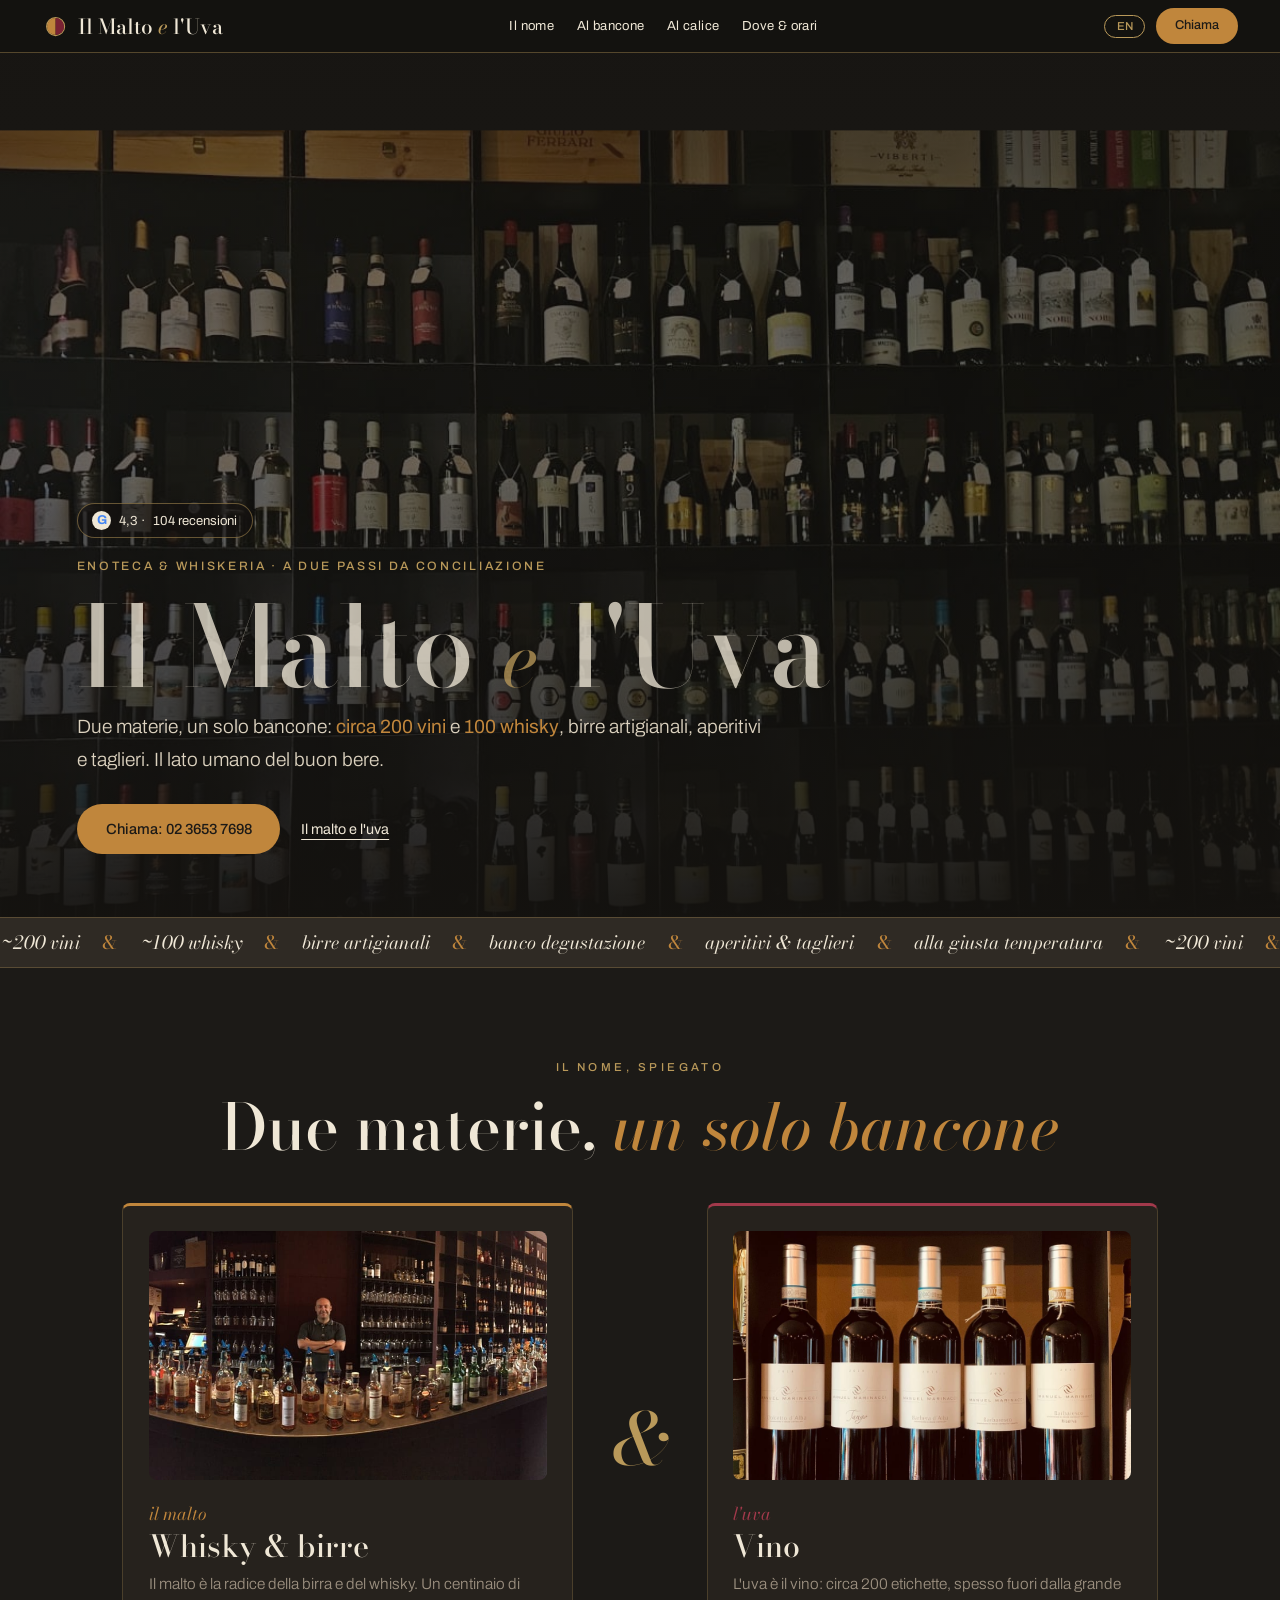
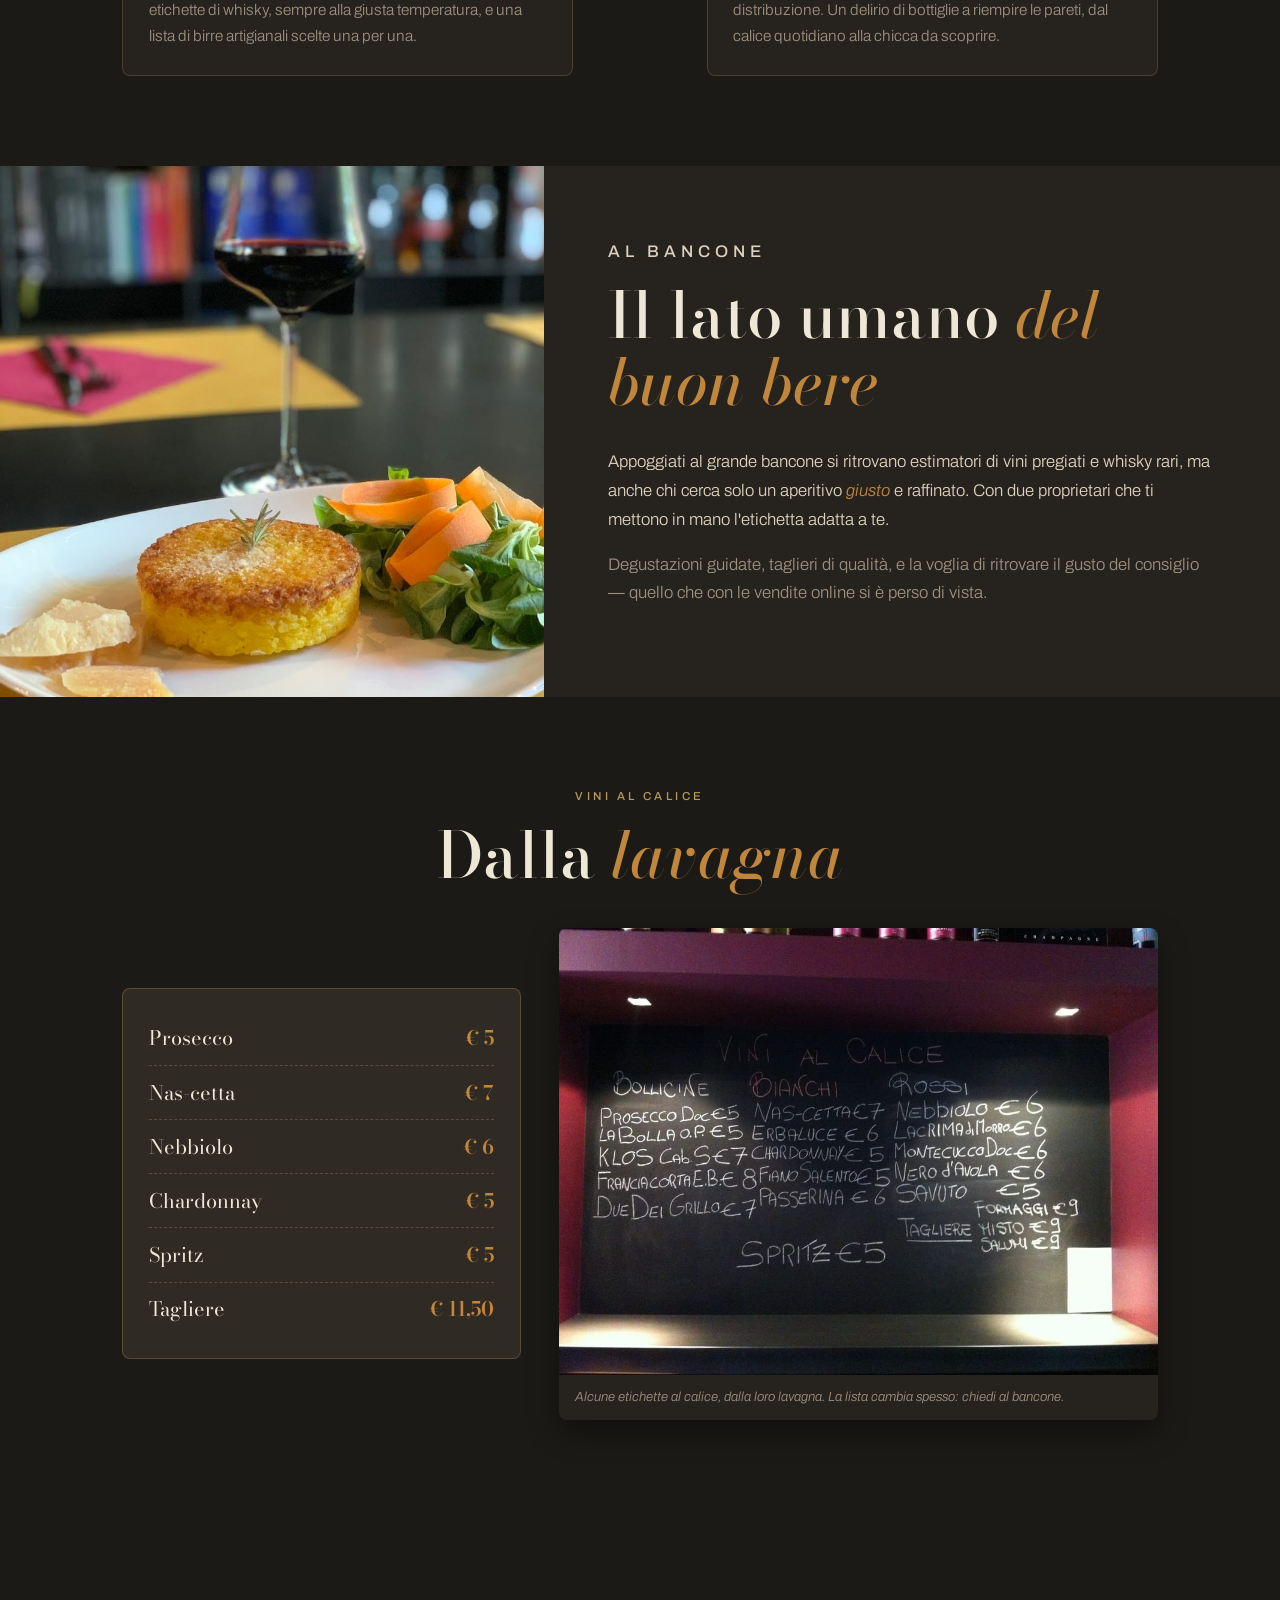
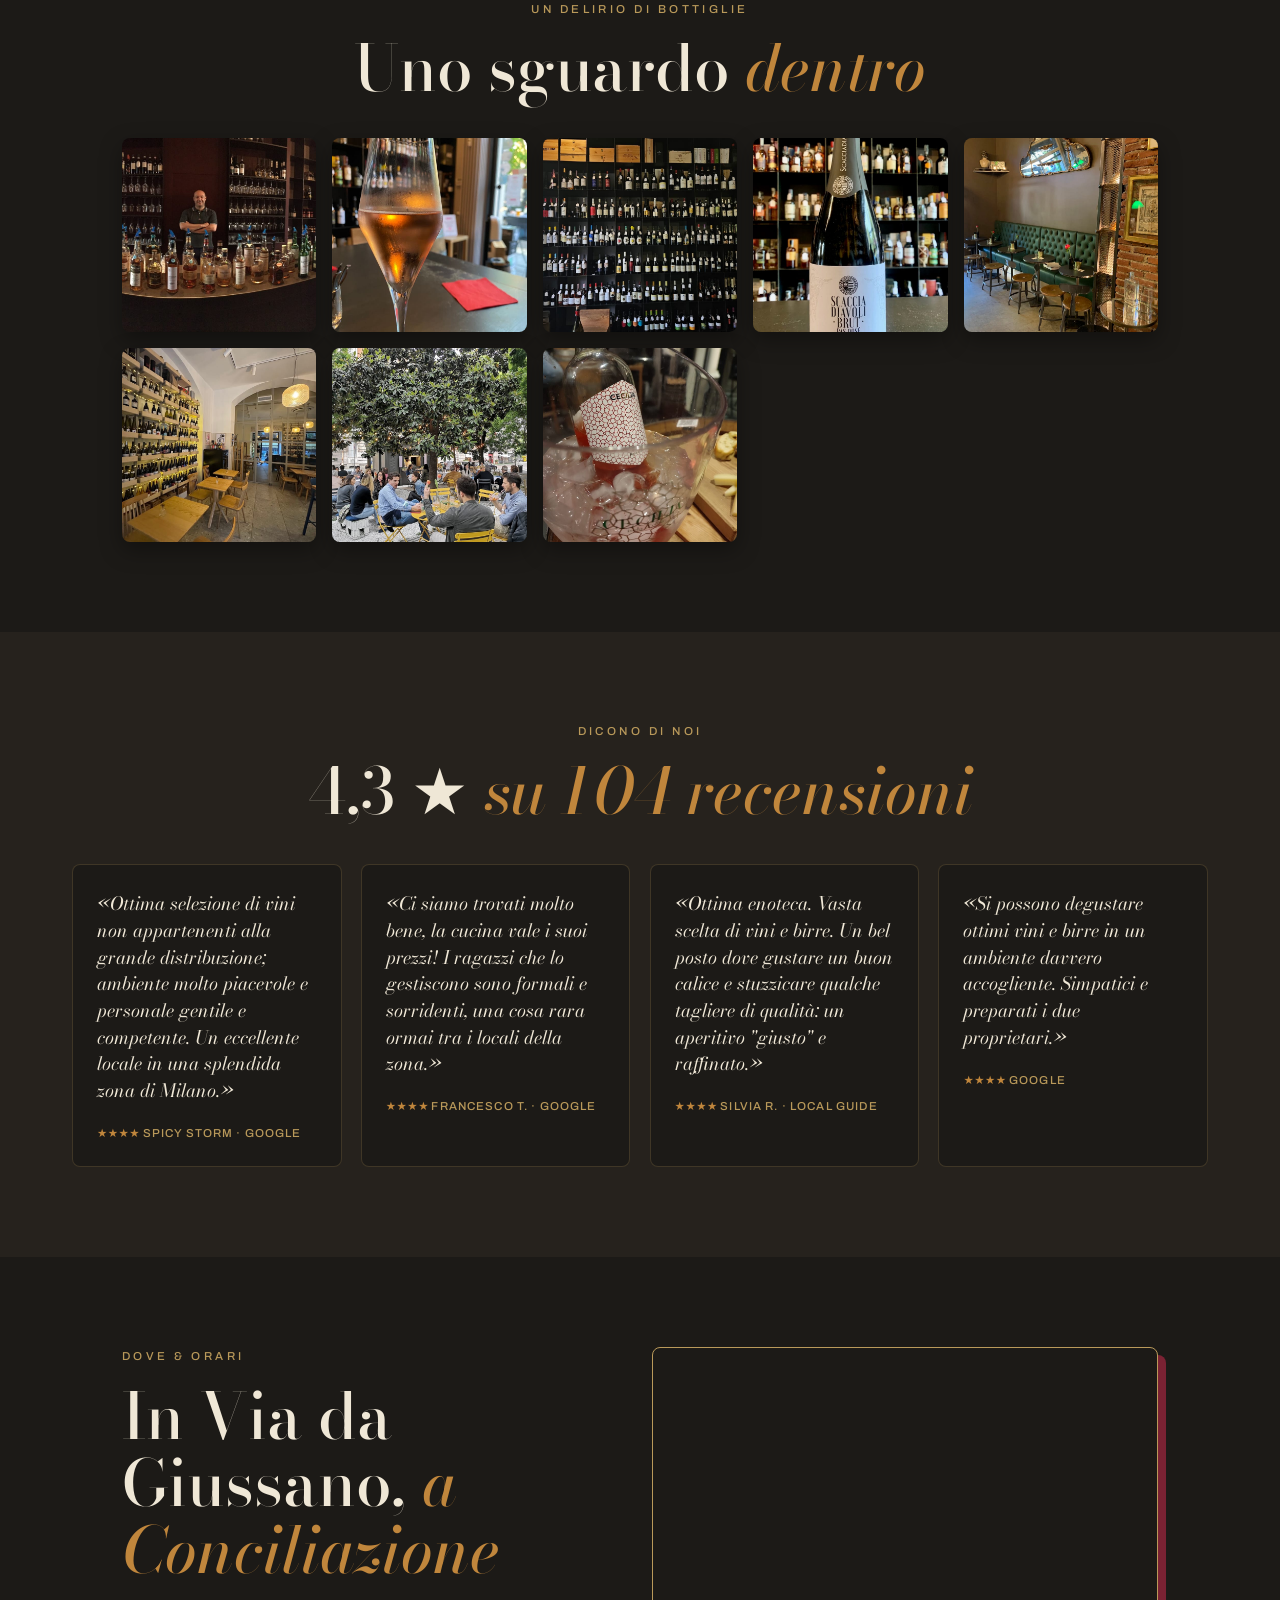
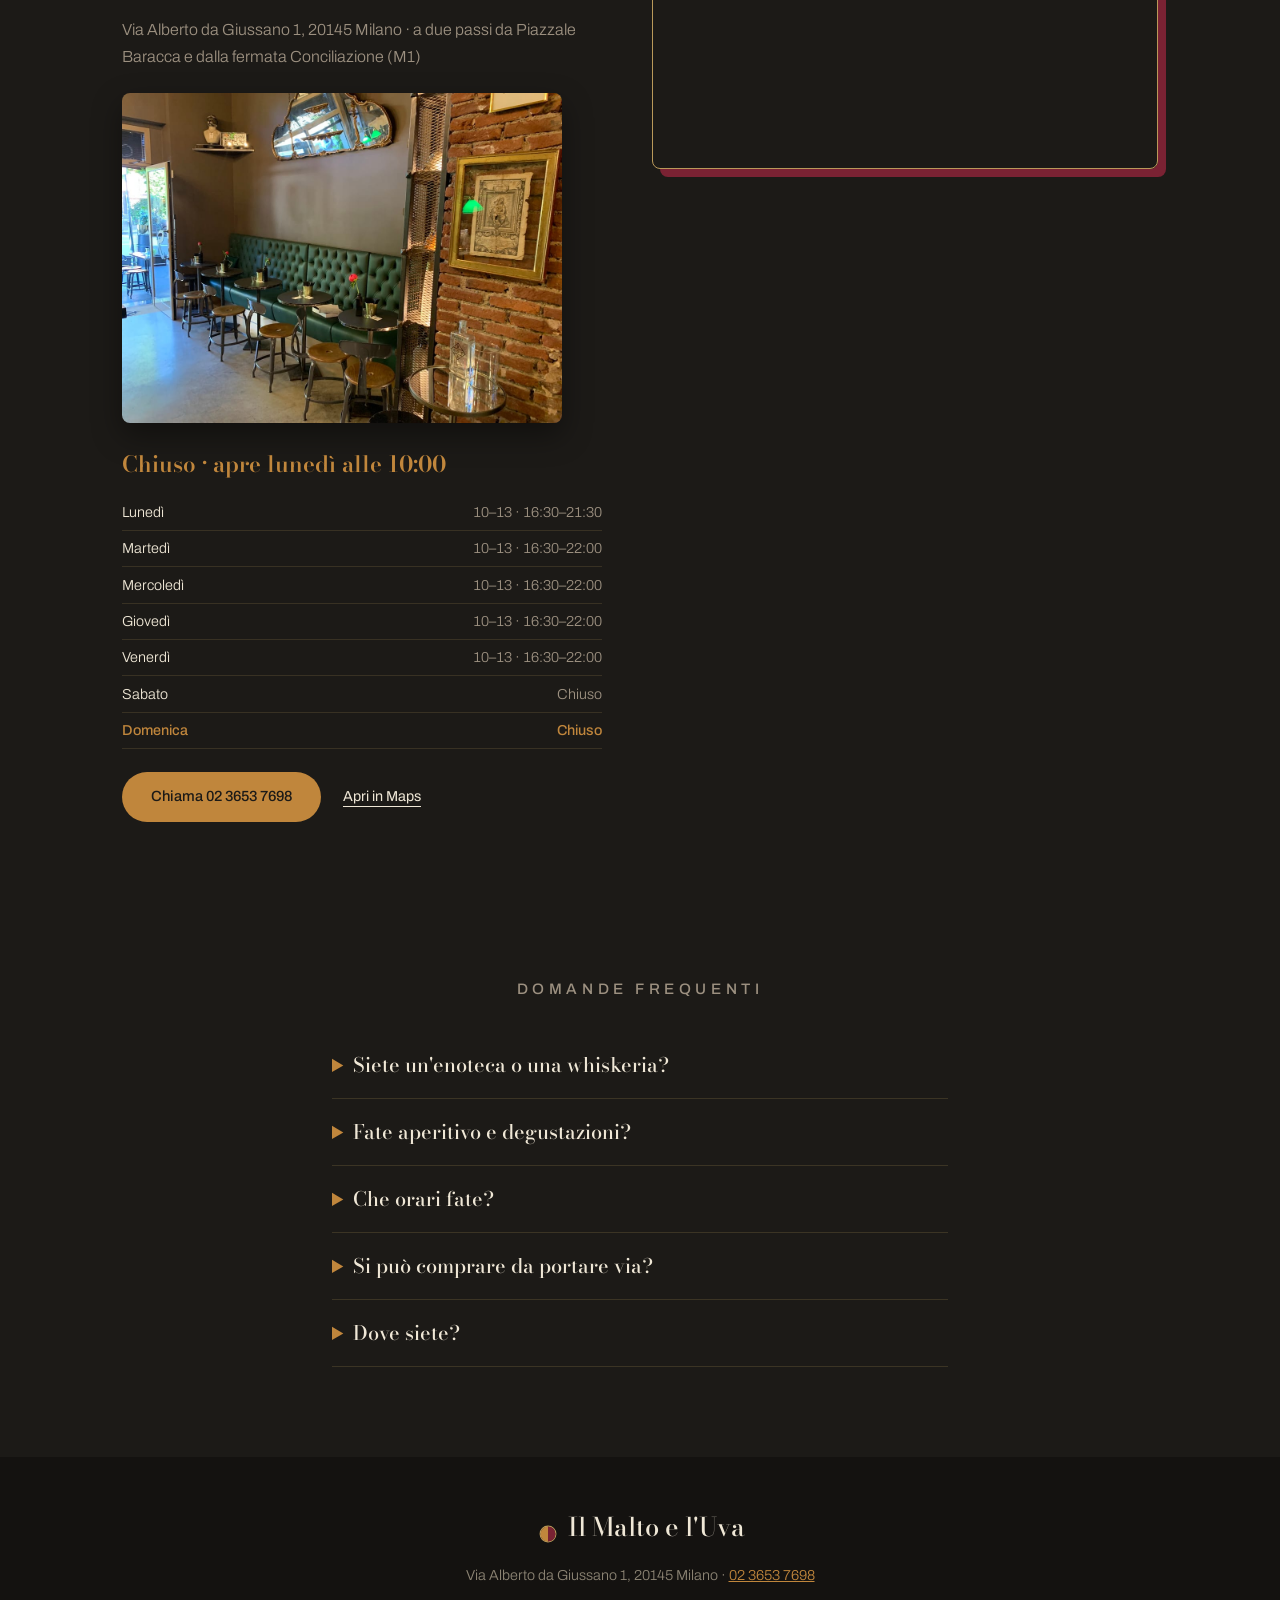
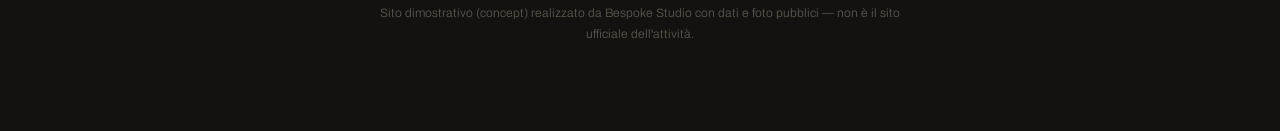
==== index.html @ 70b54499 "Il Malto e l'Uva — enoteca e whiskeria a Conciliazione (demo Bespoke Studio) Co-Authored-By: Claude " ====
<!DOCTYPE html>
<html lang="it">
<head>
<meta charset="UTF-8">
<meta name="viewport" content="width=device-width, initial-scale=1.0">
<title>Il Malto e l'Uva — enoteca e whiskeria a Milano, Conciliazione</title>
<meta name="description" content="Il Malto e l'Uva: enoteca e whiskeria a due passi da Conciliazione, in Via Alberto da Giussano 1 a Milano. Circa 200 vini e 100 whisky, birre artigianali, aperitivi e taglieri al grande bancone. Chiama 02 3653 7698.">
<link rel="canonical" href="https://rotenzark.github.io/il-malto-e-l-uva/">
<meta property="og:type" content="website">
<meta property="og:title" content="Il Malto e l'Uva — enoteca e whiskeria a Milano">
<meta property="og:description" content="Circa 200 vini e 100 whisky, birre artigianali, aperitivi e taglieri al grande bancone. Il lato umano del buon bere, a due passi da Conciliazione.">
<meta property="og:image" content="https://rotenzark.github.io/il-malto-e-l-uva/img/og-image.jpg">
<meta property="og:url" content="https://rotenzark.github.io/il-malto-e-l-uva/">
<meta name="twitter:card" content="summary_large_image">
<link rel="icon" href="img/favicon.svg" type="image/svg+xml">
<link rel="icon" href="img/favicon-32.png" type="image/png" sizes="32x32">
<link rel="apple-touch-icon" href="img/apple-touch-icon.png">
<link rel="preconnect" href="https://fonts.googleapis.com">
<link rel="preconnect" href="https://fonts.gstatic.com" crossorigin>
<link href="https://fonts.googleapis.com/css2?family=Bodoni+Moda:ital,opsz,wght@0,6..96,400..700;1,6..96,400..600&family=Archivo:wght@300;400;500;600&display=swap" rel="stylesheet">
<link rel="stylesheet" href="css/styles.css?v=1">
<script type="application/ld+json">
{
  "@context": "https://schema.org",
  "@graph": [
    {
      "@type": "BarOrPub",
      "name": "Il Malto e l'Uva",
      "image": "https://rotenzark.github.io/il-malto-e-l-uva/img/og-image.jpg",
      "url": "https://rotenzark.github.io/il-malto-e-l-uva/",
      "telephone": "+390236537698",
      "servesCuisine": ["Enoteca", "Whiskeria", "Vino", "Whisky", "Birra artigianale"],
      "priceRange": "€€",
      "description": "Enoteca e whiskeria a Milano, a due passi da Conciliazione: circa 200 vini e 100 whisky, birre artigianali, aperitivi e taglieri al grande bancone.",
      "address": { "@type": "PostalAddress", "streetAddress": "Via Alberto da Giussano 1", "addressLocality": "Milano", "postalCode": "20145", "addressCountry": "IT" },
      "geo": { "@type": "GeoCoordinates", "latitude": 45.4673535, "longitude": 9.164773 },
      "aggregateRating": { "@type": "AggregateRating", "ratingValue": "4.3", "reviewCount": "104", "bestRating": "5" },
      "openingHoursSpecification": [
        { "@type": "OpeningHoursSpecification", "dayOfWeek": "Monday", "opens": "10:00", "closes": "13:00" },
        { "@type": "OpeningHoursSpecification", "dayOfWeek": "Monday", "opens": "16:30", "closes": "21:30" },
        { "@type": "OpeningHoursSpecification", "dayOfWeek": ["Tuesday","Wednesday","Thursday","Friday"], "opens": "10:00", "closes": "13:00" },
        { "@type": "OpeningHoursSpecification", "dayOfWeek": ["Tuesday","Wednesday","Thursday","Friday"], "opens": "16:30", "closes": "22:00" }
      ]
    },
    {
      "@type": "FAQPage",
      "mainEntity": [
        { "@type": "Question", "name": "Cosa siete, un'enoteca o una whiskeria?", "acceptedAnswer": { "@type": "Answer", "text": "Entrambe: il nome lo dice. L'uva sono i vini (circa 200 etichette, spesso fuori dalla grande distribuzione), il malto sono i whisky (un centinaio) e le birre artigianali. Tutto alla giusta temperatura, al grande bancone." } },
        { "@type": "Question", "name": "Fate aperitivo e degustazioni?", "acceptedAnswer": { "@type": "Answer", "text": "Sì: un aperitivo giusto e raffinato, degustazioni guidate e taglieri di qualità. Due proprietari che consigliano l'etichetta adatta a te." } },
        { "@type": "Question", "name": "Che orari fate?", "acceptedAnswer": { "@type": "Answer", "text": "Lunedì 10–13 e 16:30–21:30; da martedì a venerdì 10–13 e 16:30–22:00. Sabato e domenica siamo chiusi." } },
        { "@type": "Question", "name": "Si può comprare da portare via?", "acceptedAnswer": { "@type": "Answer", "text": "Sì: oltre alla mescita e all'aperitivo sul posto, vendiamo vino, whisky e birre da asporto." } },
        { "@type": "Question", "name": "Dove siete?", "acceptedAnswer": { "@type": "Answer", "text": "In Via Alberto da Giussano 1 a Milano, a due passi da Piazzale Baracca e dalla fermata Conciliazione. Per informazioni chiama 02 3653 7698." } }
      ]
    }
  ]
}
</script>
</head>
<body>

<!-- INTRO -->
<div id="intro" aria-hidden="true">
  <div class="intro-inner">
    <p class="intro-split"><span class="intro-malto">Il Malto</span><span class="intro-amp">&amp;</span><span class="intro-uva">l'Uva</span></p>
    <p class="intro-sub">Enoteca &amp; Whiskeria · Milano</p>
  </div>
</div>

<!-- HEADER -->
<header id="site-head">
  <a class="brand" href="#top" aria-label="Il Malto e l'Uva — torna su">
    <span class="brand-mark" aria-hidden="true"><svg viewBox="0 0 64 64"><circle cx="32" cy="32" r="21" fill="none" stroke="currentColor" stroke-width="3"/><path d="M32 12 a20 20 0 0 0 0 40 Z" fill="#C0863C"/><path d="M32 12 a20 20 0 0 1 0 40 Z" fill="#7A2233"/></svg></span>
    <span class="brand-name">Il Malto <em>e</em> l'Uva</span>
  </a>
  <nav id="mainNav" aria-label="Navigazione principale">
    <a href="#nome" data-i18n="nav.nome">Il nome</a>
    <a href="#bancone" data-i18n="nav.bancone">Al bancone</a>
    <a href="#calice" data-i18n="nav.calice">Al calice</a>
    <a href="#dove" data-i18n="nav.dove">Dove &amp; orari</a>
  </nav>
  <div class="head-actions">
    <button id="langToggle" type="button" aria-label="Switch language">EN</button>
    <a class="head-call" href="tel:+390236537698" data-i18n="nav.chiama">Chiama</a>
    <button id="burger" aria-label="Menu" aria-expanded="false" aria-controls="mainNav"><span></span><span></span><span></span></button>
  </div>
</header>

<main id="top">

  <!-- HERO -->
  <section class="hero">
    <img id="heroPhoto" src="img/hero.jpg" alt="La parete di bottiglie de Il Malto e l'Uva" width="1200" height="1200" fetchpriority="high">
    <div class="hero-shade" aria-hidden="true"></div>
    <div class="hero-content">
      <p class="hero-badge reveal-hero"><span class="g-logo" aria-hidden="true">G</span> 4,3 · <span data-i18n="hero.rec">104 recensioni</span></p>
      <p class="hero-kicker reveal-hero" data-i18n="hero.kicker">Enoteca &amp; whiskeria · a due passi da Conciliazione</p>
      <h1 class="hero-title reveal-hero">Il Malto <em>e</em> l'Uva</h1>
      <p class="hero-sub reveal-hero" data-i18n="hero.sub">Due materie, un solo bancone: <strong>circa 200 vini</strong> e <strong>100 whisky</strong>, birre artigianali, aperitivi e taglieri. Il lato umano del buon bere.</p>
      <div class="hero-cta reveal-hero">
        <a class="btn-primary" href="tel:+390236537698" data-i18n="hero.cta1">Chiama: 02 3653 7698</a>
        <a class="btn-ghost" href="#nome" data-i18n="hero.cta2">Il malto e l'uva</a>
      </div>
    </div>
  </section>

  <!-- TICKER -->
  <div class="ticker" aria-hidden="true">
    <div class="ticker-track">
      <span data-i18n="tk.1">~200 vini</span><i>&amp;</i><span data-i18n="tk.2">~100 whisky</span><i>&amp;</i><span data-i18n="tk.3">birre artigianali</span><i>&amp;</i><span data-i18n="tk.4">banco degustazione</span><i>&amp;</i><span data-i18n="tk.5">aperitivi &amp; taglieri</span><i>&amp;</i><span data-i18n="tk.6">alla giusta temperatura</span><i>&amp;</i>
      <span data-i18n="tk.1b">~200 vini</span><i>&amp;</i><span data-i18n="tk.2b">~100 whisky</span><i>&amp;</i><span data-i18n="tk.3b">birre artigianali</span><i>&amp;</i><span data-i18n="tk.4b">banco degustazione</span><i>&amp;</i><span data-i18n="tk.5b">aperitivi &amp; taglieri</span><i>&amp;</i><span data-i18n="tk.6b">alla giusta temperatura</span><i>&amp;</i>
    </div>
  </div>

  <!-- IL NOME (dualità) -->
  <section id="nome" class="nome">
    <p class="kicker reveal" data-i18n="nome.kicker">Il nome, spiegato</p>
    <h2 class="titolo reveal"><span data-i18n="nome.t1">Due materie,</span> <em data-i18n="nome.t2">un solo bancone</em></h2>
    <div class="duo">
      <article class="lato lato-malto reveal">
        <figure class="lato-foto" data-full="img/malto.jpg"><img src="img/malto.jpg" alt="Il grande bancone con i whisky de Il Malto e l'Uva" width="1000" height="423"></figure>
        <span class="lato-eti" data-i18n="malto.eti">il malto</span>
        <h3 data-i18n="malto.t">Whisky &amp; birre</h3>
        <p data-i18n="malto.p">Il malto è la radice della birra e del whisky. Un centinaio di etichette di whisky, sempre alla giusta temperatura, e una lista di birre artigianali scelte una per una.</p>
      </article>
      <div class="amp" aria-hidden="true">&amp;</div>
      <article class="lato lato-uva reveal">
        <figure class="lato-foto" data-full="img/uva.jpg"><img src="img/uva.jpg" alt="Le bottiglie di vino de Il Malto e l'Uva" width="1000" height="750"></figure>
        <span class="lato-eti" data-i18n="uva.eti">l'uva</span>
        <h3 data-i18n="uva.t">Vino</h3>
        <p data-i18n="uva.p">L'uva è il vino: circa 200 etichette, spesso fuori dalla grande distribuzione. Un delirio di bottiglie a riempire le pareti, dal calice quotidiano alla chicca da scoprire.</p>
      </article>
    </div>
  </section>

  <!-- AL BANCONE -->
  <section id="bancone" class="bancone">
    <figure class="bancone-foto reveal" data-full="img/bancone.jpg">
      <img src="img/bancone.jpg" alt="Tagliere e calice di vino rosso al bancone" width="900" height="1200">
    </figure>
    <div class="bancone-testo">
      <p class="kicker kicker-oro reveal" data-i18n="banc.kicker">Al bancone</p>
      <h2 class="titolo titolo-chiaro reveal"><span data-i18n="banc.t1">Il lato umano</span> <em data-i18n="banc.t2">del buon bere</em></h2>
      <p class="reveal" data-i18n="banc.p1">Appoggiati al grande bancone si ritrovano estimatori di vini pregiati e whisky rari, ma anche chi cerca solo un aperitivo <em>giusto</em> e raffinato. Con due proprietari che ti mettono in mano l'etichetta adatta a te.</p>
      <p class="reveal muted" data-i18n="banc.p2">Degustazioni guidate, taglieri di qualità, e la voglia di ritrovare il gusto del consiglio — quello che con le vendite online si è perso di vista.</p>
    </div>
  </section>

  <!-- AL CALICE (lavagna) -->
  <section id="calice" class="calice">
    <p class="kicker reveal" data-i18n="cal.kicker">Vini al calice</p>
    <h2 class="titolo reveal"><span data-i18n="cal.t1">Dalla</span> <em data-i18n="cal.t2">lavagna</em></h2>
    <div class="calice-wrap">
      <ul class="lavagna reveal">
        <li><span data-i18n="cal.v1">Prosecco</span><b>€ 5</b></li>
        <li><span data-i18n="cal.v2">Nas-cetta</span><b>€ 7</b></li>
        <li><span data-i18n="cal.v3">Nebbiolo</span><b>€ 6</b></li>
        <li><span data-i18n="cal.v4">Chardonnay</span><b>€ 5</b></li>
        <li><span data-i18n="cal.v5">Spritz</span><b>€ 5</b></li>
        <li><span data-i18n="cal.v6">Tagliere</span><b>€ 11,50</b></li>
      </ul>
      <figure class="calice-foto reveal" data-full="img/lavagna.jpg">
        <img src="img/lavagna.jpg" alt="La lavagna dei vini al calice de Il Malto e l'Uva" width="1000" height="747">
        <figcaption data-i18n="cal.nota">Alcune etichette al calice, dalla loro lavagna. La lista cambia spesso: chiedi al bancone.</figcaption>
      </figure>
    </div>
  </section>

  <!-- GALLERY -->
  <section id="gallery" class="gallery">
    <p class="kicker reveal" data-i18n="gal.kicker">Un delirio di bottiglie</p>
    <h2 class="titolo reveal"><span data-i18n="gal.t1">Uno sguardo</span> <em data-i18n="gal.t2">dentro</em></h2>
    <div class="gallery-grid">
      <figure class="shot reveal" data-full="img/gal1.jpg"><img src="img/gal1.jpg" alt="Il grande bancone" width="760" height="760"></figure>
      <figure class="shot reveal" data-full="img/gal2.jpg"><img src="img/gal2.jpg" alt="Un calice al bancone" width="760" height="760"></figure>
      <figure class="shot reveal" data-full="img/gal3.jpg"><img src="img/gal3.jpg" alt="La parete di vini" width="760" height="760"></figure>
      <figure class="shot reveal" data-full="img/gal4.jpg"><img src="img/gal4.jpg" alt="Una bottiglia di spumante" width="760" height="760"></figure>
      <figure class="shot reveal" data-full="img/gal5.jpg"><img src="img/gal5.jpg" alt="L'interno coi mattoni e la panca verde" width="760" height="760"></figure>
      <figure class="shot reveal" data-full="img/gal6.jpg"><img src="img/gal6.jpg" alt="La sala con le sedie gialle" width="760" height="760"></figure>
      <figure class="shot reveal" data-full="img/gal7.jpg"><img src="img/gal7.jpg" alt="Il dehors sotto l'albero" width="760" height="760"></figure>
      <figure class="shot reveal" data-full="img/gal8.jpg"><img src="img/gal8.jpg" alt="Uno spritz al bancone" width="760" height="760"></figure>
    </div>
  </section>

  <!-- RECENSIONI -->
  <section id="recensioni" class="recensioni">
    <p class="kicker reveal" data-i18n="rec.kicker">Dicono di noi</p>
    <h2 class="titolo reveal"><span>4,3 ★</span> <em data-i18n="rec.t2">su 104 recensioni</em></h2>
    <div class="rec-grid">
      <blockquote class="rec reveal"><p data-i18n="rec.r1">«Ottima selezione di vini non appartenenti alla grande distribuzione; ambiente molto piacevole e personale gentile e competente. Un eccellente locale in una splendida zona di Milano.»</p><cite>Spicy Storm · Google</cite></blockquote>
      <blockquote class="rec reveal"><p data-i18n="rec.r2">«Ci siamo trovati molto bene, la cucina vale i suoi prezzi! I ragazzi che lo gestiscono sono formali e sorridenti, una cosa rara ormai tra i locali della zona.»</p><cite>Francesco T. · Google</cite></blockquote>
      <blockquote class="rec reveal"><p data-i18n="rec.r3">«Ottima enoteca. Vasta scelta di vini e birre. Un bel posto dove gustare un buon calice e stuzzicare qualche tagliere di qualità: un aperitivo "giusto" e raffinato.»</p><cite>Silvia R. · Local Guide</cite></blockquote>
      <blockquote class="rec reveal"><p data-i18n="rec.r4">«Si possono degustare ottimi vini e birre in un ambiente davvero accogliente. Simpatici e preparati i due proprietari.»</p><cite>Google</cite></blockquote>
    </div>
  </section>

  <!-- DOVE -->
  <section id="dove" class="dove">
    <div class="dove-info">
      <p class="kicker reveal" data-i18n="dove.kicker">Dove &amp; orari</p>
      <h2 class="titolo reveal"><span data-i18n="dove.t1">In Via da Giussano,</span> <em data-i18n="dove.t2">a Conciliazione</em></h2>
      <p class="dove-metro reveal" data-i18n="dove.metro">Via Alberto da Giussano 1, 20145 Milano · a due passi da Piazzale Baracca e dalla fermata Conciliazione (M1)</p>
      <figure class="dove-foto reveal" data-full="img/dove.jpg">
        <img src="img/dove.jpg" alt="L'interno de Il Malto e l'Uva con i mattoni a vista e la panca verde" width="1100" height="825">
      </figure>
      <div class="orari reveal">
        <p id="orarioStato" class="orario-stato">…</p>
        <table id="orariTable" aria-label="Orari di apertura">
          <tr data-day="1"><td data-i18n="giorni.lun">Lunedì</td><td>10–13 · 16:30–21:30</td></tr>
          <tr data-day="2"><td data-i18n="giorni.mar">Martedì</td><td>10–13 · 16:30–22:00</td></tr>
          <tr data-day="3"><td data-i18n="giorni.mer">Mercoledì</td><td>10–13 · 16:30–22:00</td></tr>
          <tr data-day="4"><td data-i18n="giorni.gio">Giovedì</td><td>10–13 · 16:30–22:00</td></tr>
          <tr data-day="5"><td data-i18n="giorni.ven">Venerdì</td><td>10–13 · 16:30–22:00</td></tr>
          <tr data-day="6"><td data-i18n="giorni.sab">Sabato</td><td data-i18n="giorni.chiuso">Chiuso</td></tr>
          <tr data-day="0"><td data-i18n="giorni.dom">Domenica</td><td data-i18n="giorni.chiuso2">Chiuso</td></tr>
        </table>
      </div>
      <div class="dove-cta reveal">
        <a class="btn-primary" href="tel:+390236537698" data-i18n="dove.chiama">Chiama 02 3653 7698</a>
        <a class="btn-ghost" href="https://www.google.com/maps/place/Il+Malto+e+l'Uva/@45.4673535,9.164773,17z" target="_blank" rel="noopener" data-i18n="dove.apri">Apri in Maps</a>
      </div>
    </div>
    <div class="dove-media">
      <div class="mappa reveal">
        <iframe title="Mappa: Il Malto e l'Uva, Via Alberto da Giussano 1, Milano" src="https://www.google.com/maps?q=Il+Malto+e+l'Uva,+Via+Alberto+da+Giussano+1,+20145+Milano&output=embed" loading="lazy" referrerpolicy="no-referrer-when-downgrade" allowfullscreen></iframe>
      </div>
    </div>
  </section>

  <!-- FAQ -->
  <section class="faq" aria-label="Domande frequenti">
    <p class="kicker reveal" data-i18n="faq.kicker">Domande frequenti</p>
    <div class="faq-list">
      <details class="reveal"><summary data-i18n="faq.q1">Siete un'enoteca o una whiskeria?</summary><p data-i18n="faq.a1">Entrambe: il nome lo dice. L'uva sono i vini (circa 200 etichette, spesso fuori dalla grande distribuzione), il malto sono i whisky (un centinaio) e le birre artigianali. Tutto alla giusta temperatura, al grande bancone.</p></details>
      <details class="reveal"><summary data-i18n="faq.q2">Fate aperitivo e degustazioni?</summary><p data-i18n="faq.a2">Sì: un aperitivo giusto e raffinato, degustazioni guidate e taglieri di qualità. Due proprietari che consigliano l'etichetta adatta a te.</p></details>
      <details class="reveal"><summary data-i18n="faq.q3">Che orari fate?</summary><p data-i18n="faq.a3">Lunedì 10–13 e 16:30–21:30; da martedì a venerdì 10–13 e 16:30–22:00. Sabato e domenica siamo chiusi.</p></details>
      <details class="reveal"><summary data-i18n="faq.q4">Si può comprare da portare via?</summary><p data-i18n="faq.a4">Sì: oltre alla mescita e all'aperitivo sul posto, vendiamo vino, whisky e birre da asporto.</p></details>
      <details class="reveal"><summary data-i18n="faq.q5">Dove siete?</summary><p data-i18n="faq.a5">In Via Alberto da Giussano 1 a Milano, a due passi da Piazzale Baracca e dalla fermata Conciliazione. Per informazioni chiama 02 3653 7698.</p></details>
    </div>
  </section>

</main>

<footer>
  <p class="foot-brand"><span class="brand-mark" aria-hidden="true"><svg viewBox="0 0 64 64"><circle cx="32" cy="32" r="21" fill="none" stroke="currentColor" stroke-width="3"/><path d="M32 12 a20 20 0 0 0 0 40 Z" fill="#C0863C"/><path d="M32 12 a20 20 0 0 1 0 40 Z" fill="#7A2233"/></svg></span> Il Malto e l'Uva</p>
  <p data-i18n="foot.dove">Via Alberto da Giussano 1, 20145 Milano · <a href="tel:+390236537698">02 3653 7698</a></p>
  <p class="foot-demo" data-i18n="foot.demo">Sito dimostrativo (concept) realizzato da Bespoke Studio con dati e foto pubblici — non è il sito ufficiale dell'attività.</p>
</footer>

<div class="actionbar" id="actionBar">
  <a href="tel:+390236537698" data-i18n="bar.chiama">Chiama</a>
  <a href="#dove" data-i18n="bar.orari">Orari</a>
  <a href="https://www.google.com/maps?q=Via+Alberto+da+Giussano+1,+20145+Milano" target="_blank" rel="noopener" data-i18n="bar.mappa">Indicazioni</a>
</div>

<div id="lightbox" hidden>
  <button id="lightboxClose" aria-label="Chiudi">&times;</button>
  <img id="lightboxImg" src="" alt="">
</div>

<script src="https://cdnjs.cloudflare.com/ajax/libs/gsap/3.12.5/gsap.min.js" defer></script>
<script src="https://cdnjs.cloudflare.com/ajax/libs/gsap/3.12.5/ScrollTrigger.min.js" defer></script>
<script src="js/main.js?v=1" defer></script>
</body>
</html>
---- css/styles.css ----
/* Il Malto e l'Uva — design system
   Palette (bottiglia + due materie): bottiglia #1C1A17 · crema #EFE7D6 · carta #F5EFE2 · ambra malto #C0863C · rosso uva #7A2233 · oro #B9995A
   Font: Bodoni Moda (display, etichetta) · Archivo (testo)
   Gesto-firma: la DUALITÀ del nome — MALTO (ambra) ⟷ UVA (rosso) che si incontrano nel «&» = il bancone */

:root{
  --scuro:#1C1A17;
  --scuro-2:#26221D;
  --scuro-3:#2F2A24;
  --crema:#EFE7D6;
  --carta:#F5EFE2;
  --ambra:#C0863C;
  --rosso:#7A2233;
  --rosso-chiaro:#A2394B;
  --oro:#B9995A;
  --grigio:#9C9080;
  --disp:'Bodoni Moda',Georgia,serif;
  --testo:'Archivo',system-ui,sans-serif;
  --r:8px;
}

*,*::before,*::after{box-sizing:border-box}
[hidden]{display:none!important}
img{max-width:100%;height:auto;display:block}
body{margin:0;font-family:var(--testo);font-weight:300;color:var(--crema);background:var(--scuro);line-height:1.7}
a{color:inherit}
h1,h2,h3{line-height:1.05;margin:0 0 .5em;font-weight:400}
@media (prefers-reduced-motion: reduce){*,*::before,*::after{animation-duration:.01ms!important;animation-iteration-count:1!important;transition-duration:.01ms!important;scroll-behavior:auto!important}}
html{scroll-behavior:smooth}

/* etichette */
.kicker{font-family:var(--testo);font-weight:500;font-size:.72rem;letter-spacing:.3em;text-transform:uppercase;color:var(--oro);margin:0 0 1rem}
.kicker-oro{color:var(--ambra)}
.titolo{font-family:var(--disp);font-weight:500;font-size:clamp(2.2rem,5.5vw,4rem);color:var(--crema)}
.titolo em{font-style:italic;color:var(--ambra)}
.titolo-chiaro{color:var(--crema)}
.muted{color:var(--grigio)}

/* intro */
#intro{position:fixed;inset:0;background:var(--scuro);z-index:200;display:flex;align-items:center;justify-content:center;transition:opacity .6s ease}
#intro.hide{opacity:0;pointer-events:none}
.intro-inner{text-align:center}
.intro-split{font-family:var(--disp);font-weight:500;font-size:clamp(2rem,7vw,3.4rem);margin:0;display:flex;align-items:center;justify-content:center;gap:.4em;flex-wrap:wrap}
.intro-malto{color:var(--ambra);opacity:0;transform:translateX(-24px);animation:slideR .8s ease forwards}
.intro-uva{color:var(--rosso-chiaro);opacity:0;transform:translateX(24px);animation:slideL .8s ease .1s forwards}
.intro-amp{color:var(--crema);font-style:italic;opacity:0;animation:fadeIn .6s ease .5s forwards}
@keyframes slideR{to{opacity:1;transform:none}}
@keyframes slideL{to{opacity:1;transform:none}}
@keyframes fadeIn{to{opacity:1}}
.reduced-motion .intro-malto,.reduced-motion .intro-uva,.reduced-motion .intro-amp{opacity:1;transform:none;animation:none}
.intro-sub{font-family:var(--testo);font-weight:400;font-size:.72rem;letter-spacing:.28em;text-transform:uppercase;color:var(--grigio);margin:.8rem 0 0}

/* header */
#site-head{position:sticky;top:0;z-index:100;display:flex;align-items:center;justify-content:space-between;gap:1rem;padding:.5rem clamp(1rem,4vw,2.6rem);background:rgba(20,18,15,.95);border-bottom:1px solid rgba(185,153,90,.4)}
.brand{display:flex;align-items:center;gap:.55rem;text-decoration:none;color:var(--crema)}
.brand-mark{width:1.7rem;height:1.7rem;color:var(--oro);display:inline-block}
.brand-mark svg{width:100%;height:100%}
.brand-name{font-family:var(--disp);font-weight:500;font-size:1.3rem}
.brand-name em{font-style:italic;color:var(--oro)}
#mainNav{display:flex;gap:1.4rem}
#mainNav a{font-size:.82rem;font-weight:400;letter-spacing:.03em;text-decoration:none;color:var(--crema)}
#mainNav a:hover{color:var(--ambra)}
.head-actions{display:flex;align-items:center;gap:.7rem}
#langToggle{font-family:var(--testo);font-weight:500;font-size:.72rem;background:none;border:1px solid var(--oro);color:var(--oro);border-radius:99px;padding:.28rem .7rem;cursor:pointer}
.head-call{font-weight:500;font-size:.8rem;text-decoration:none;background:var(--ambra);color:var(--scuro);padding:.46rem 1.2rem;border-radius:99px}
.head-call:hover{background:var(--crema)}
#burger{display:none;flex-direction:column;gap:5px;background:none;border:none;cursor:pointer;padding:.35rem;position:relative;z-index:112}
#burger span{width:24px;height:2px;background:var(--crema);border-radius:2px;transition:transform .3s,opacity .3s}
#burger[aria-expanded="true"] span:nth-child(1){transform:translateY(7px) rotate(45deg)}
#burger[aria-expanded="true"] span:nth-child(2){opacity:0}
#burger[aria-expanded="true"] span:nth-child(3){transform:translateY(-7px) rotate(-45deg)}
#burger[aria-expanded="true"] span{background:var(--ambra)}

/* hero */
.hero{position:relative;min-height:96vh;min-height:96svh;display:flex;align-items:flex-end;overflow:hidden;background:var(--scuro)}
#heroPhoto{position:absolute;inset:0;width:100%;height:112%;object-fit:cover;object-position:center 35%;opacity:.72}
.hero-shade{position:absolute;inset:0;background:linear-gradient(180deg,rgba(20,18,15,.55) 0%,rgba(20,18,15,.35) 40%,rgba(20,18,15,.94) 100%)}
.hero-content{position:relative;z-index:2;padding:0 clamp(1.2rem,6vw,5rem) clamp(2.6rem,7vh,5rem);max-width:920px}
.hero-badge{display:inline-flex;align-items:center;gap:.5rem;color:var(--crema);font-weight:400;font-size:.82rem;background:rgba(20,18,15,.6);border:1px solid rgba(185,153,90,.5);border-radius:99px;padding:.32rem .9rem;margin:0 0 1.1rem}
.g-logo{font-weight:700;background:var(--crema);color:#4285F4;border-radius:50%;width:1.2rem;height:1.2rem;display:inline-flex;align-items:center;justify-content:center;font-size:.8rem;font-family:var(--testo)}
.hero-kicker{font-family:var(--testo);font-weight:500;font-size:.76rem;letter-spacing:.22em;text-transform:uppercase;color:var(--oro);margin:0 0 .7rem}
.hero-title{font-family:var(--disp);font-weight:500;color:var(--crema);font-size:clamp(3rem,9vw,7rem);line-height:.95;margin:0 0 1.1rem}
.hero-title em{font-style:italic;color:var(--oro);font-size:.7em}
.hero-sub{color:#DCD2BF;font-size:clamp(1rem,1.9vw,1.2rem);max-width:36em;margin:0 0 1.7rem}
.hero-sub strong{color:var(--ambra);font-weight:400}
.hero-cta{display:flex;gap:.9rem;flex-wrap:wrap}
.btn-primary{font-family:var(--testo);font-weight:500;text-decoration:none;background:var(--ambra);color:var(--scuro);padding:.8rem 1.8rem;border-radius:99px;font-size:.92rem;display:inline-block}
.btn-primary:hover{background:var(--crema)}
.btn-ghost{font-weight:400;text-decoration:underline;text-underline-offset:5px;color:var(--crema);padding:.8rem .4rem;font-size:.9rem}

/* ticker */
.ticker{background:var(--scuro-3);color:var(--crema);overflow:hidden;padding:.55rem 0;border-block:1px solid rgba(185,153,90,.3)}
.ticker-track{display:flex;gap:1.4rem;white-space:nowrap;width:max-content;animation:ticker 30s linear infinite;font-family:var(--disp);font-style:italic;font-size:1.15rem}
.ticker-track i{color:var(--ambra);font-style:normal}
@keyframes ticker{to{transform:translateX(-50%)}}
.reduced-motion .ticker-track{animation:none}

/* nome (dualità) */
.nome{max-width:1180px;margin:0 auto;padding:clamp(4rem,10vh,7rem) clamp(1.2rem,6vw,4.5rem);text-align:center}
.duo{display:grid;grid-template-columns:1fr auto 1fr;gap:clamp(1rem,3vw,2.4rem);align-items:center;margin-top:2.6rem;text-align:left}
.lato{border-radius:var(--r);padding:1.6rem;border:1px solid rgba(185,153,90,.25);background:var(--scuro-2)}
.lato-malto{border-top:3px solid var(--ambra)}
.lato-uva{border-top:3px solid var(--rosso-chiaro)}
.lato-foto{margin:0 0 1.2rem;aspect-ratio:16/10;overflow:hidden;border-radius:var(--r);cursor:zoom-in}
.lato-foto img{width:100%;height:100%;object-fit:cover;transition:transform .6s ease}
.lato-foto:hover img{transform:scale(1.05)}
.lato-eti{font-family:var(--disp);font-style:italic;font-size:1.1rem}
.lato-malto .lato-eti{color:var(--ambra)}
.lato-uva .lato-eti{color:var(--rosso-chiaro)}
.lato h3{font-family:var(--disp);font-weight:500;font-size:1.9rem;color:var(--crema);margin:.1rem 0 .5rem}
.lato p{margin:0;font-size:.96rem;color:var(--grigio)}
.amp{font-family:var(--disp);font-style:italic;font-size:clamp(2.6rem,6vw,4.5rem);color:var(--oro);align-self:center}

/* bancone */
.bancone{background:var(--scuro-2);display:grid;grid-template-columns:minmax(0,.85fr) minmax(0,1.15fr);gap:0;align-items:stretch}
.bancone-foto{margin:0;position:relative;min-height:440px}
.bancone-foto img{position:absolute;inset:0;width:100%;height:100%;object-fit:cover}
.bancone-testo{padding:clamp(3rem,8vh,5.5rem) clamp(1.4rem,5vw,4rem)}
.bancone-testo p{font-size:1.05rem;color:#DCD2BF}
.bancone-testo p em{color:var(--ambra);font-style:italic}
.bancone-testo .muted{color:var(--grigio)}

/* calice (lavagna) */
.calice{max-width:1180px;margin:0 auto;padding:clamp(4rem,10vh,7rem) clamp(1.2rem,6vw,4.5rem);text-align:center}
.calice-wrap{display:grid;grid-template-columns:minmax(0,.8fr) minmax(0,1.2fr);gap:2.4rem;align-items:center;margin-top:2.4rem;text-align:left}
.lavagna{list-style:none;margin:0;padding:1.4rem 1.6rem;background:var(--scuro-3);border:1px solid rgba(185,153,90,.3);border-radius:var(--r)}
.lavagna li{display:flex;justify-content:space-between;align-items:baseline;gap:1rem;padding:.6rem 0;border-bottom:1px dashed rgba(185,153,90,.3);font-family:var(--disp);font-size:1.25rem}
.lavagna li:last-child{border-bottom:none}
.lavagna b{color:var(--ambra);font-weight:600}
.calice-foto{margin:0;border-radius:var(--r);overflow:hidden;cursor:zoom-in;box-shadow:0 12px 30px rgba(0,0,0,.4)}
.calice-foto img{width:100%;height:auto}
.calice-foto figcaption{font-size:.82rem;color:var(--grigio);padding:.7rem 1rem;background:var(--scuro-2);font-style:italic}

/* gallery */
.gallery{max-width:1180px;margin:0 auto;padding:clamp(4rem,10vh,7rem) clamp(1.2rem,6vw,4.5rem);text-align:center}
.gallery-grid{display:grid;grid-template-columns:repeat(auto-fit,minmax(190px,1fr));gap:1rem;margin-top:2.2rem}
.shot{margin:0;border-radius:var(--r);overflow:hidden;cursor:zoom-in;box-shadow:0 8px 22px rgba(0,0,0,.35)}
.shot img{width:100%;aspect-ratio:1/1;object-fit:cover;transition:transform .6s ease}
.shot:hover img{transform:scale(1.05)}

/* recensioni */
.recensioni{background:var(--scuro-2);padding:clamp(4rem,10vh,7rem) clamp(1.2rem,6vw,4.5rem);text-align:center}
.recensioni>.kicker,.recensioni>.titolo{max-width:1140px;margin-inline:auto}
.rec-grid{max-width:1140px;margin:2.4rem auto 0;display:grid;grid-template-columns:repeat(auto-fit,minmax(250px,1fr));gap:1.2rem;text-align:left}
.rec{margin:0;background:var(--scuro);border:1px solid rgba(185,153,90,.22);border-radius:var(--r);padding:1.6rem 1.5rem 1.3rem}
.rec p{margin:0 0 .9rem;font-family:var(--disp);font-size:1.15rem;font-style:italic;color:var(--crema);line-height:1.45}
.rec cite{font-style:normal;font-weight:500;font-size:.72rem;letter-spacing:.1em;text-transform:uppercase;color:var(--oro)}
.rec cite::before{content:'★★★★ ';color:var(--ambra);letter-spacing:.04em}

/* dove */
.dove{max-width:1180px;margin:0 auto;padding:clamp(4rem,10vh,7rem) clamp(1.2rem,6vw,4.5rem);display:grid;grid-template-columns:minmax(0,1fr) minmax(0,1.05fr);gap:3rem;align-items:start}
.dove-metro{font-size:1rem;color:var(--grigio)}
.dove-foto{margin:1.4rem 0 0;border-radius:var(--r);overflow:hidden;cursor:zoom-in;max-width:440px;box-shadow:0 12px 30px rgba(0,0,0,.4)}
.orari{margin-top:1.4rem}
.orario-stato{font-family:var(--disp);font-weight:600;font-size:1.4rem;color:var(--ambra);margin:0 0 .7rem}
#orariTable{border-collapse:collapse;width:100%;max-width:30rem;font-size:.9rem}
#orariTable td{padding:.34rem 0;border-bottom:1px solid rgba(185,153,90,.18)}
#orariTable td:last-child{text-align:right;color:var(--grigio);font-variant-numeric:tabular-nums}
#orariTable tr.is-today td{font-weight:500;color:var(--ambra)}
.dove-cta{display:flex;gap:1rem;flex-wrap:wrap;margin-top:1.4rem}
.mappa{border-radius:var(--r);overflow:hidden;border:1px solid var(--oro);box-shadow:8px 8px 0 var(--rosso)}
.mappa iframe{width:100%;height:420px;border:0;display:block;filter:saturate(.9)}

/* faq */
.faq{max-width:760px;margin:0 auto;padding:clamp(2rem,6vh,4rem) clamp(1.2rem,6vw,4.5rem) clamp(4rem,10vh,6.5rem);text-align:center}
.faq-list{text-align:left;margin-top:1.8rem}
.faq details{border-bottom:1px solid rgba(185,153,90,.2);padding:1rem 0}
.faq summary{font-family:var(--disp);font-weight:500;font-size:1.25rem;cursor:pointer;color:var(--crema)}
.faq summary::marker{color:var(--ambra)}
.faq p{margin:.7rem 0 0;font-size:.95rem;color:var(--grigio)}

/* footer / actionbar / lightbox */
footer{background:#141210;color:#8C8474;text-align:center;padding:3rem 1.2rem 5.4rem;font-size:.9rem}
.foot-brand{font-family:var(--disp);font-weight:500;font-size:1.6rem;color:var(--crema);margin:0 0 .4rem;display:flex;align-items:center;justify-content:center;gap:.5rem}
.foot-brand .brand-mark{width:1.5rem;height:1.5rem;color:var(--oro)}
footer a{color:var(--ambra)}
.foot-demo{font-size:.76rem;opacity:.6;max-width:44em;margin:1rem auto 0}
.actionbar{position:fixed;left:0;right:0;bottom:0;z-index:110;display:none;grid-template-columns:repeat(3,1fr);background:#141210;border-top:1px solid var(--ambra);transform:translateY(100%);transition:transform .35s ease}
.actionbar.is-visible{transform:none}
.actionbar a{font-family:var(--disp);font-weight:500;font-size:1.1rem;color:var(--crema);text-decoration:none;text-align:center;padding:.85rem .4rem}
.actionbar a+a{border-left:1px solid rgba(239,231,214,.15)}
#lightbox{position:fixed;inset:0;z-index:150;background:rgba(12,10,8,.95);display:flex;align-items:center;justify-content:center;padding:2rem}
#lightbox img{max-width:min(92vw,1000px);max-height:86vh;width:auto;height:auto;border-radius:var(--r)}
#lightboxClose{position:absolute;top:1rem;right:1.4rem;font-size:2.4rem;background:none;border:none;color:var(--crema);cursor:pointer;line-height:1}

/* reveal */
.js .reveal,.js .reveal-hero{opacity:0}
.js.reduced-motion .reveal,.js.reduced-motion .reveal-hero{opacity:1}

/* responsive */
@media(max-width:920px){
  #mainNav{position:fixed;inset:0;background:var(--scuro);flex-direction:column;justify-content:center;align-items:center;gap:1.6rem;transform:translateX(100%);transition:transform .35s ease;z-index:111}
  #mainNav.nav-open{transform:none}
  #mainNav a{color:var(--crema);font-family:var(--disp);font-size:1.7rem}
  #burger{display:flex}
  .head-call{display:none}
  .duo{grid-template-columns:1fr}
  .amp{padding:.4rem 0}
  .bancone{grid-template-columns:1fr}
  .bancone-foto{min-height:320px}
  .calice-wrap{grid-template-columns:1fr}
  .dove{grid-template-columns:1fr}
}
@media(max-width:600px){
  .actionbar{display:grid}
  footer{padding-bottom:6.4rem}
  .rec-grid{grid-template-columns:1fr}
}
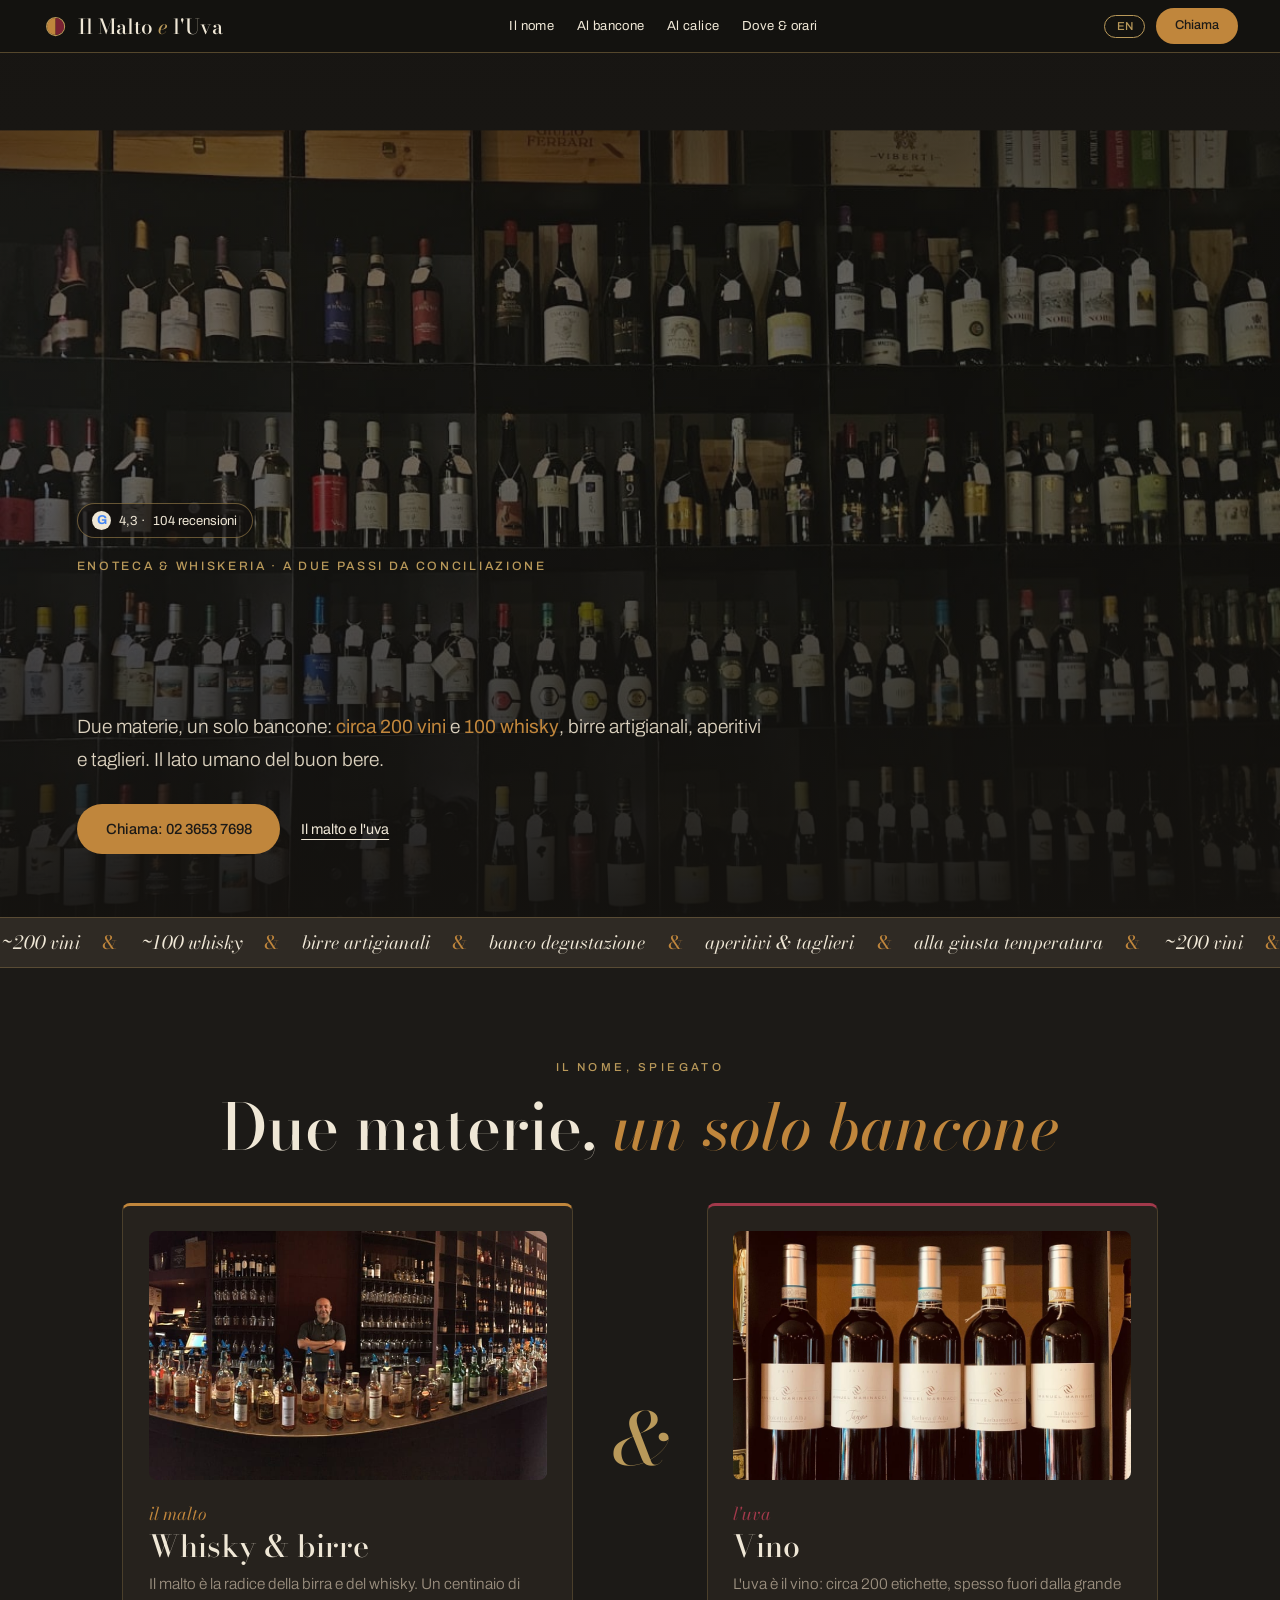
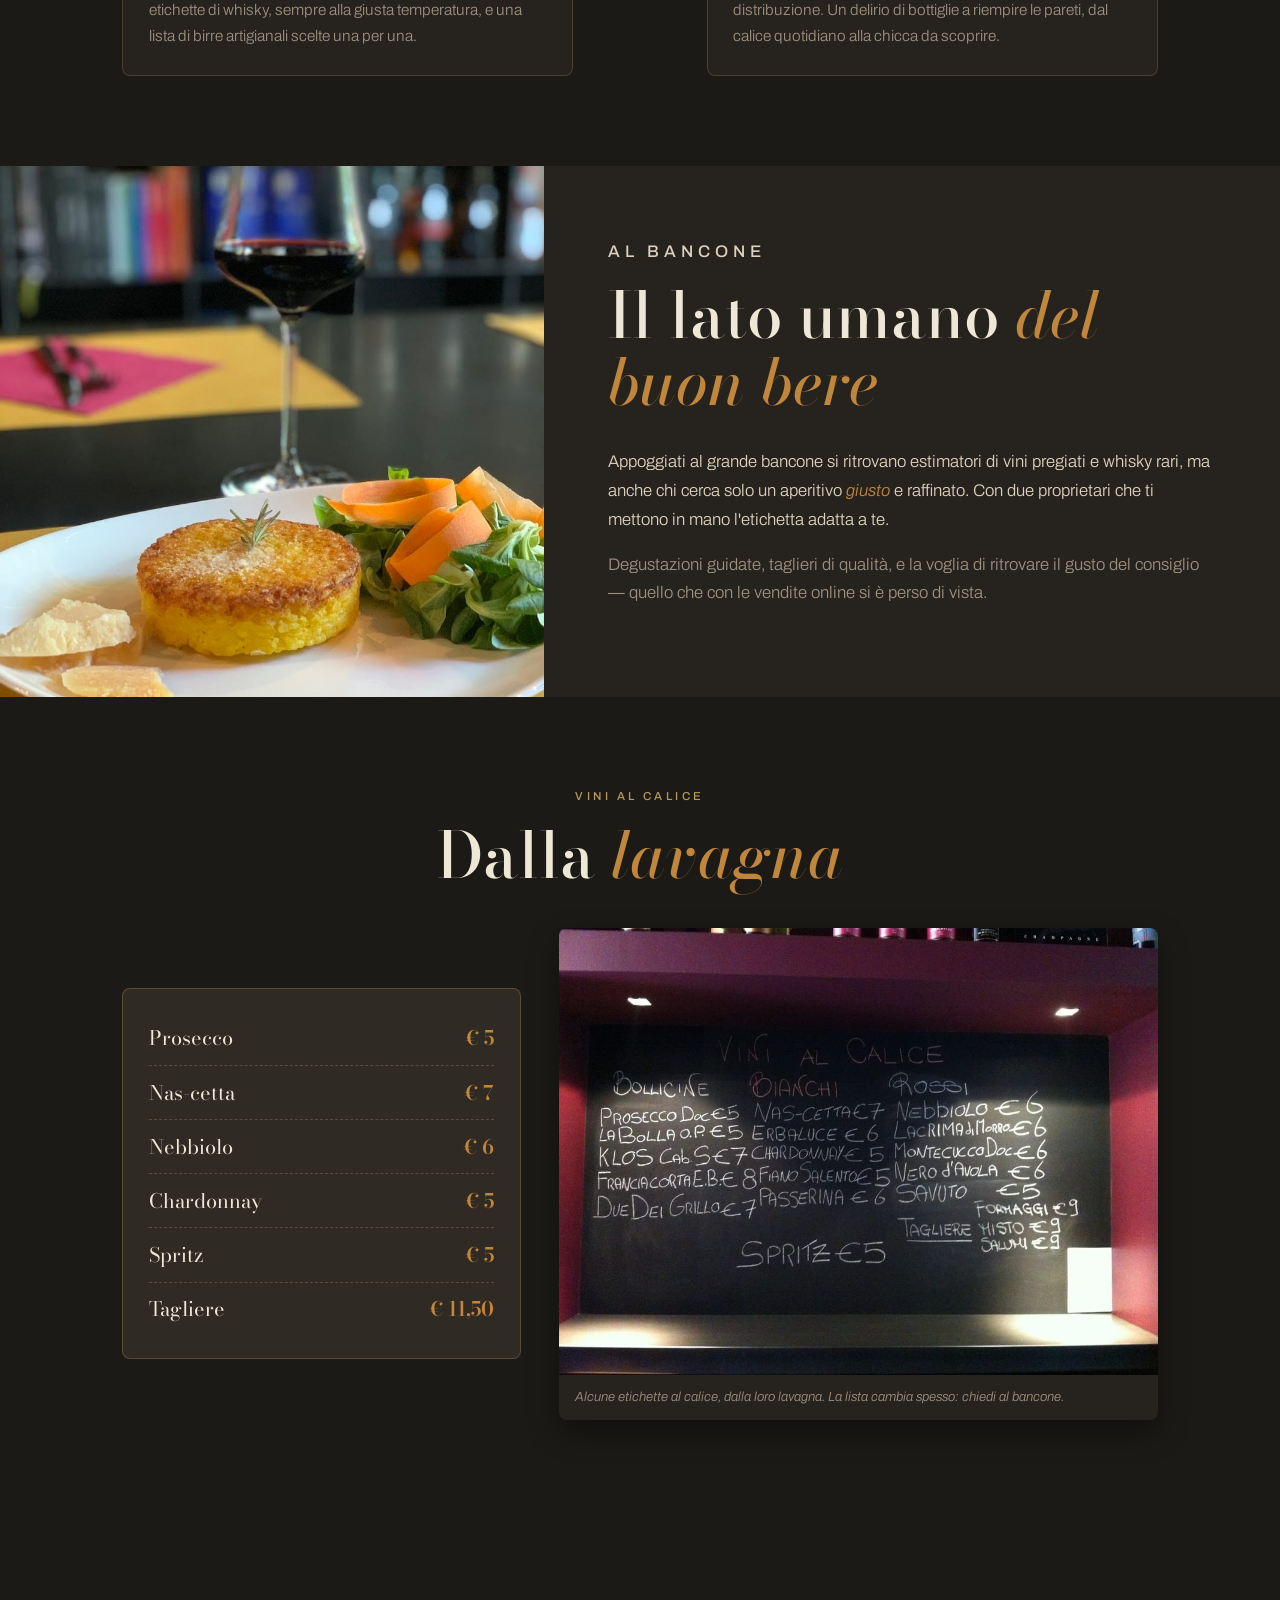
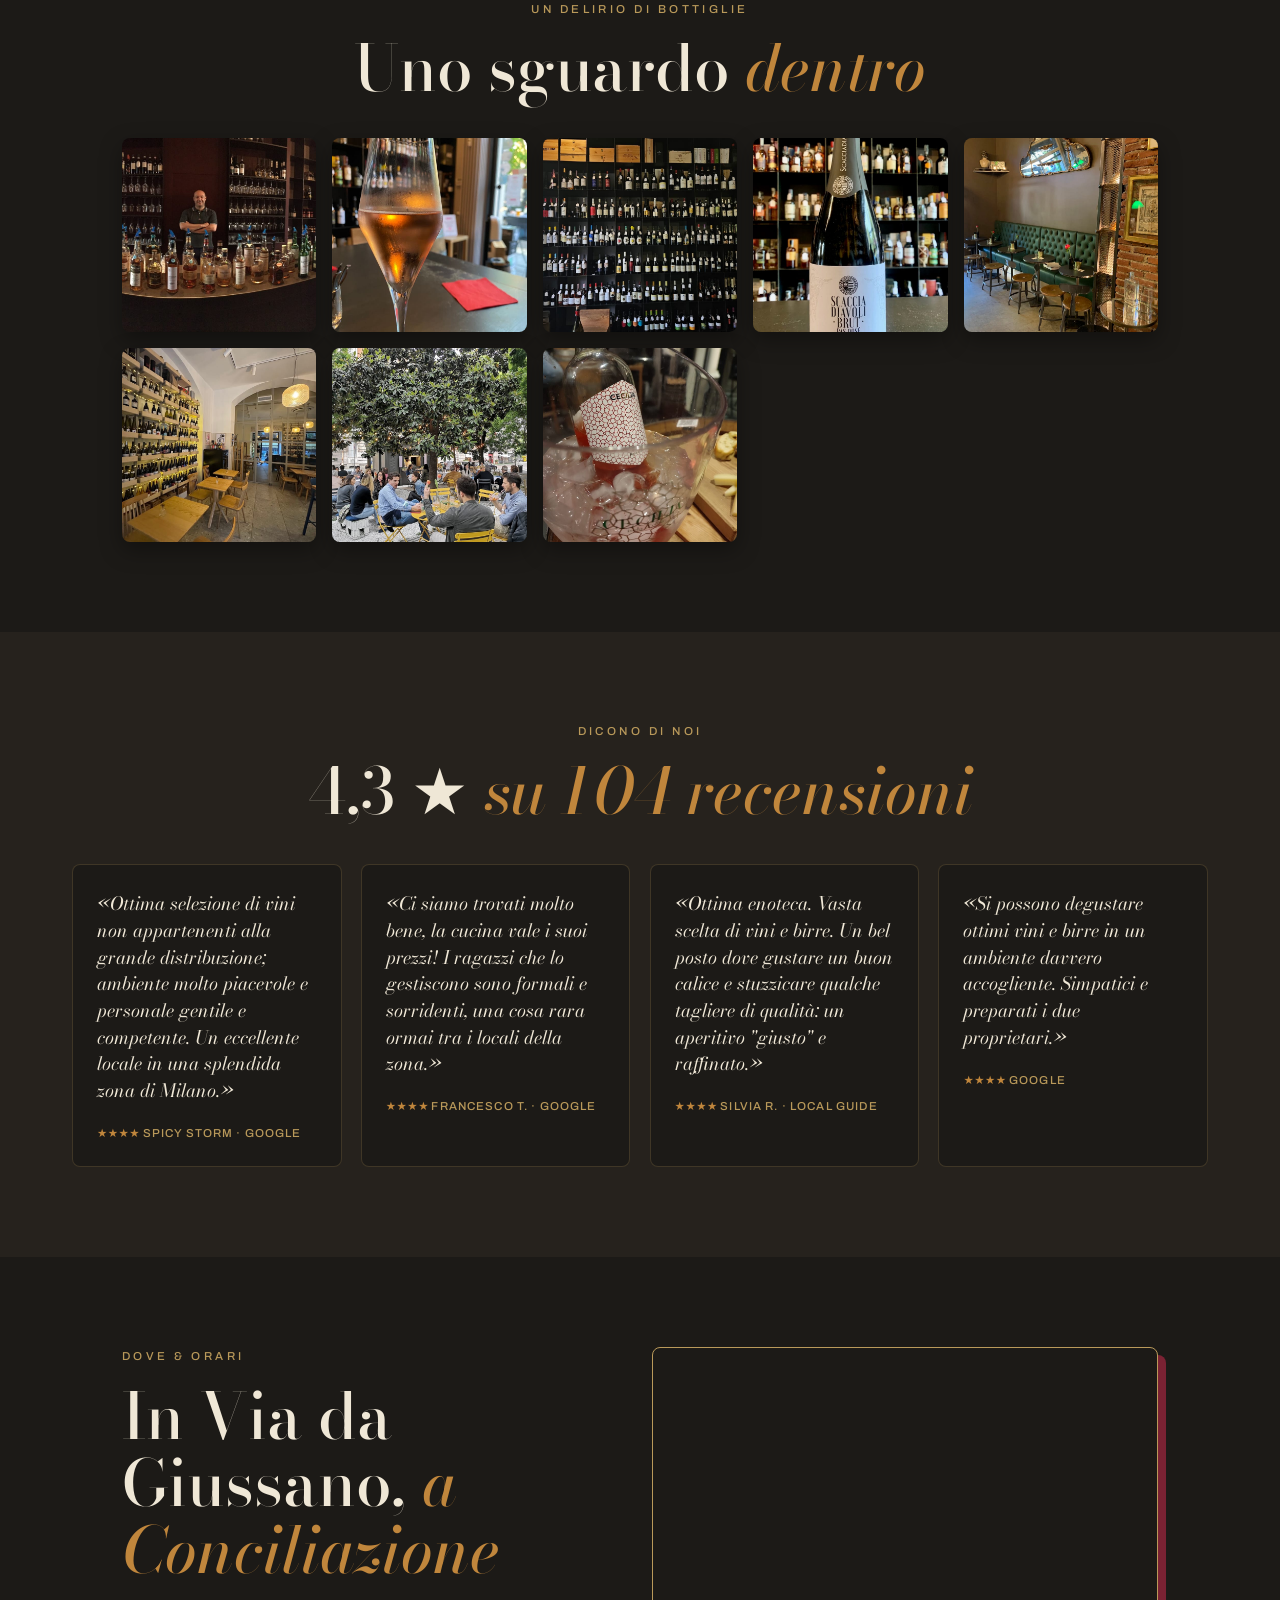
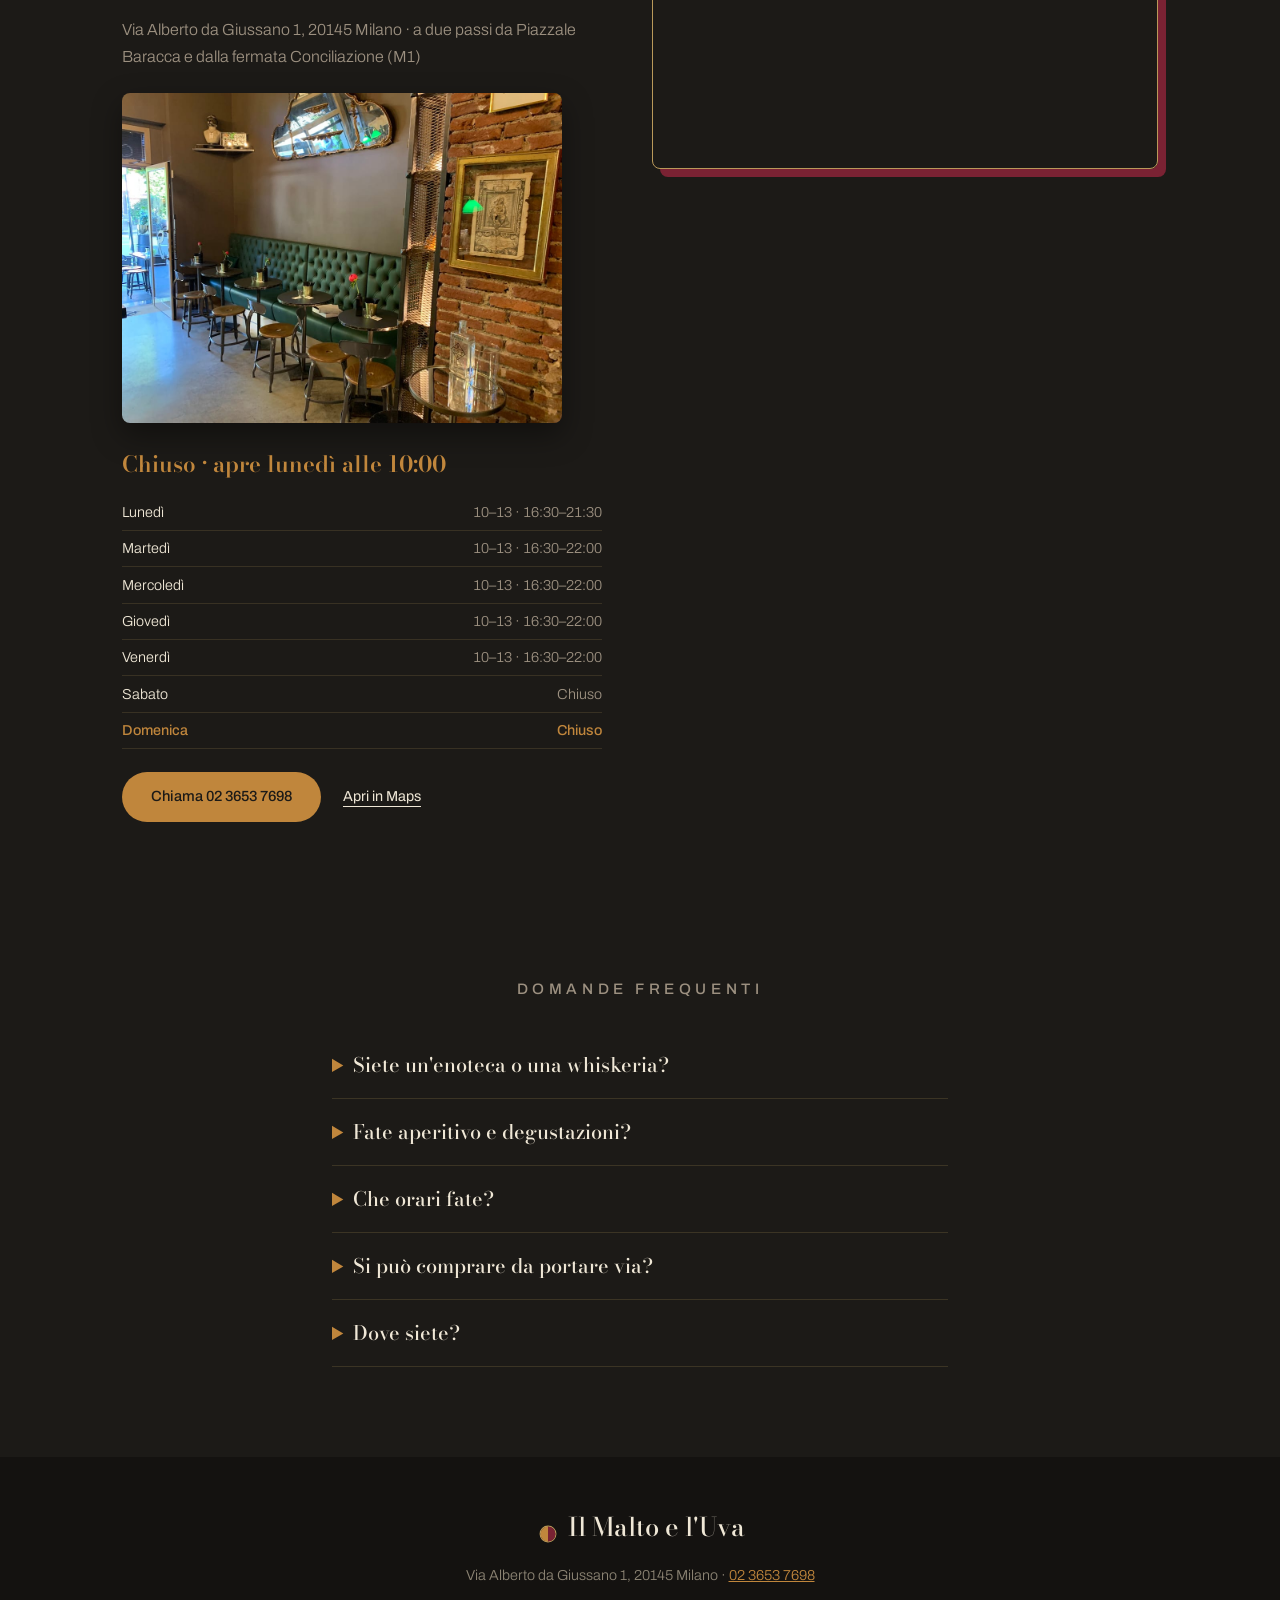
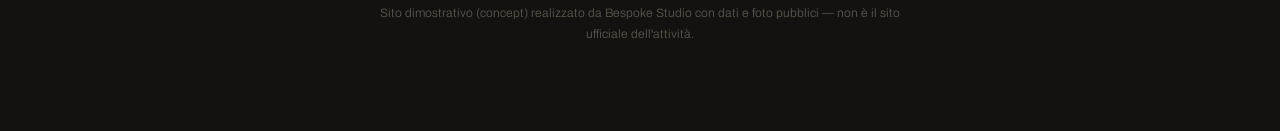
==== commit ef77667c: "Fix FOUC: reveal watchdog solo fallback (niente flash testi/foto) + cache-bust main.js v2 Co-Authore" ====
--- a/index.html
+++ b/index.html
@@ -259,6 +259,6 @@
 
 <script src="https://cdnjs.cloudflare.com/ajax/libs/gsap/3.12.5/gsap.min.js" defer></script>
 <script src="https://cdnjs.cloudflare.com/ajax/libs/gsap/3.12.5/ScrollTrigger.min.js" defer></script>
-<script src="js/main.js?v=1" defer></script>
+<script src="js/main.js?v=2" defer></script>
 </body>
 </html>
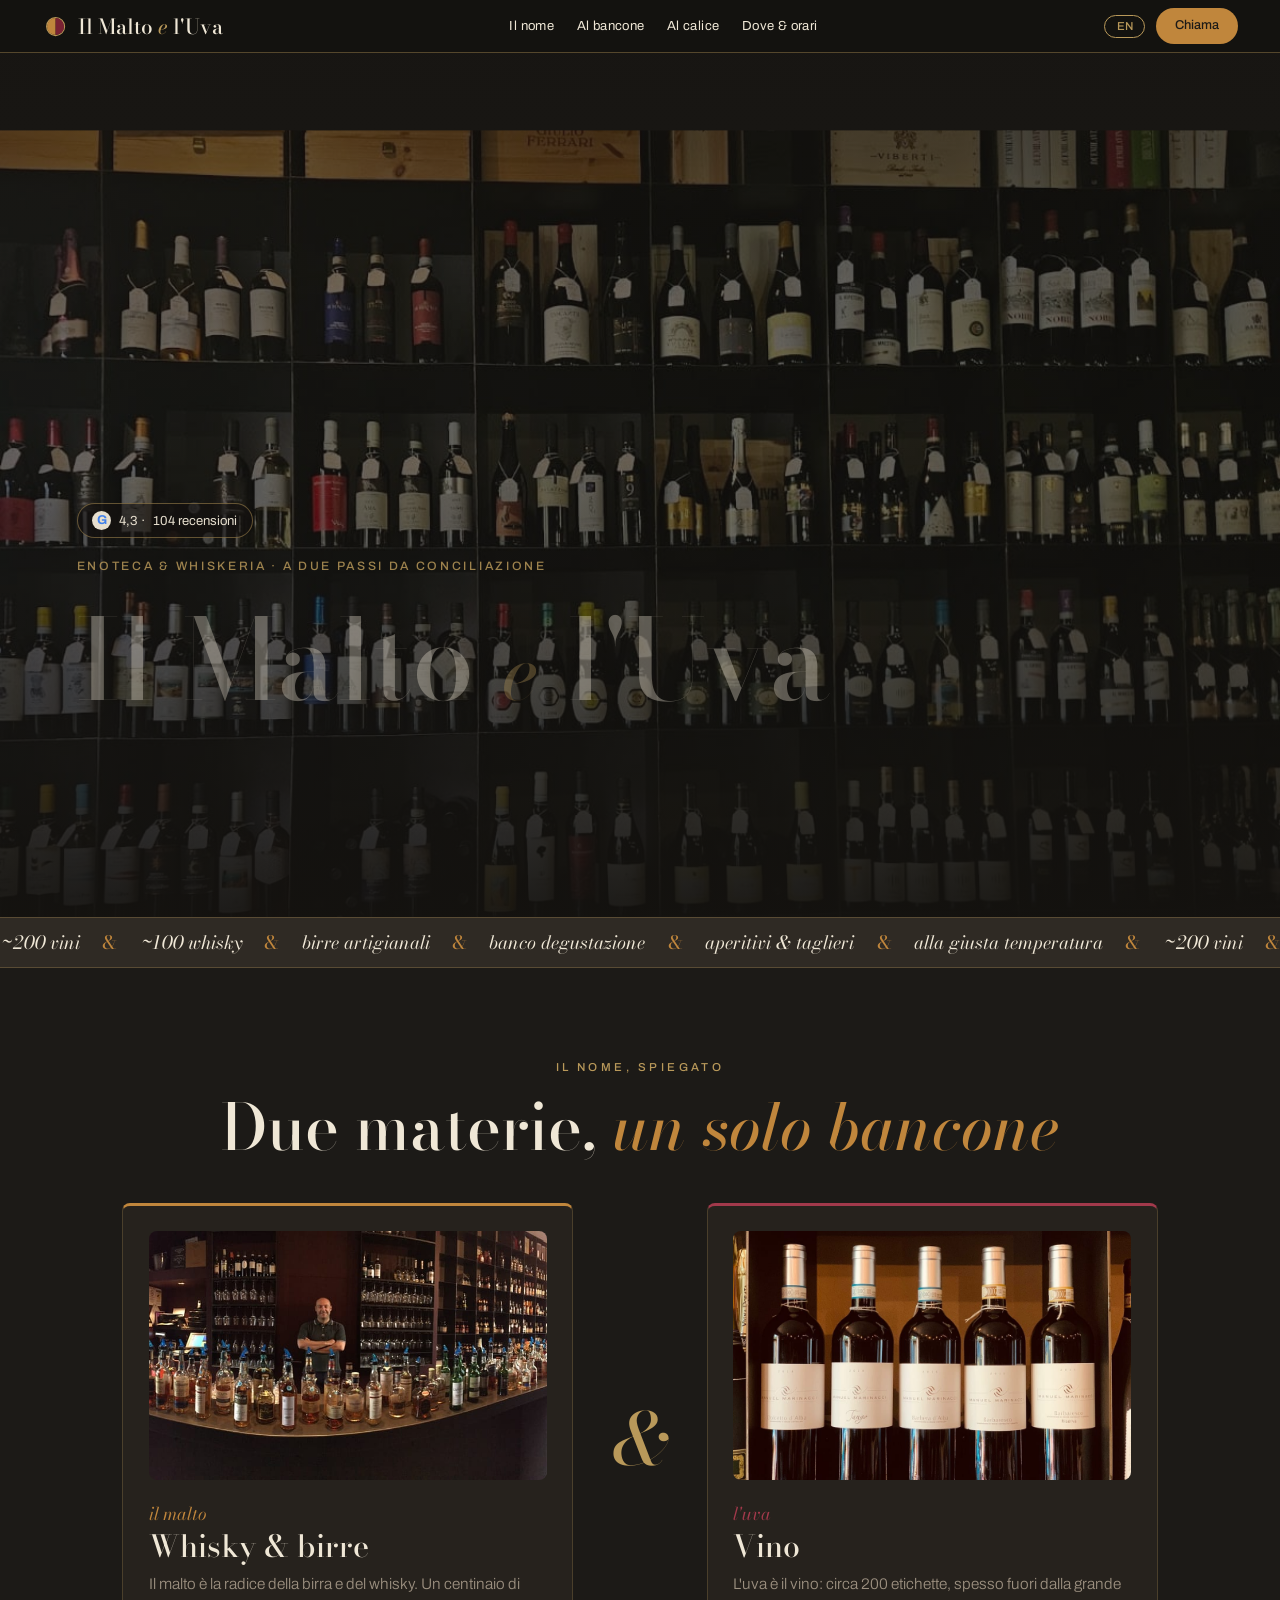
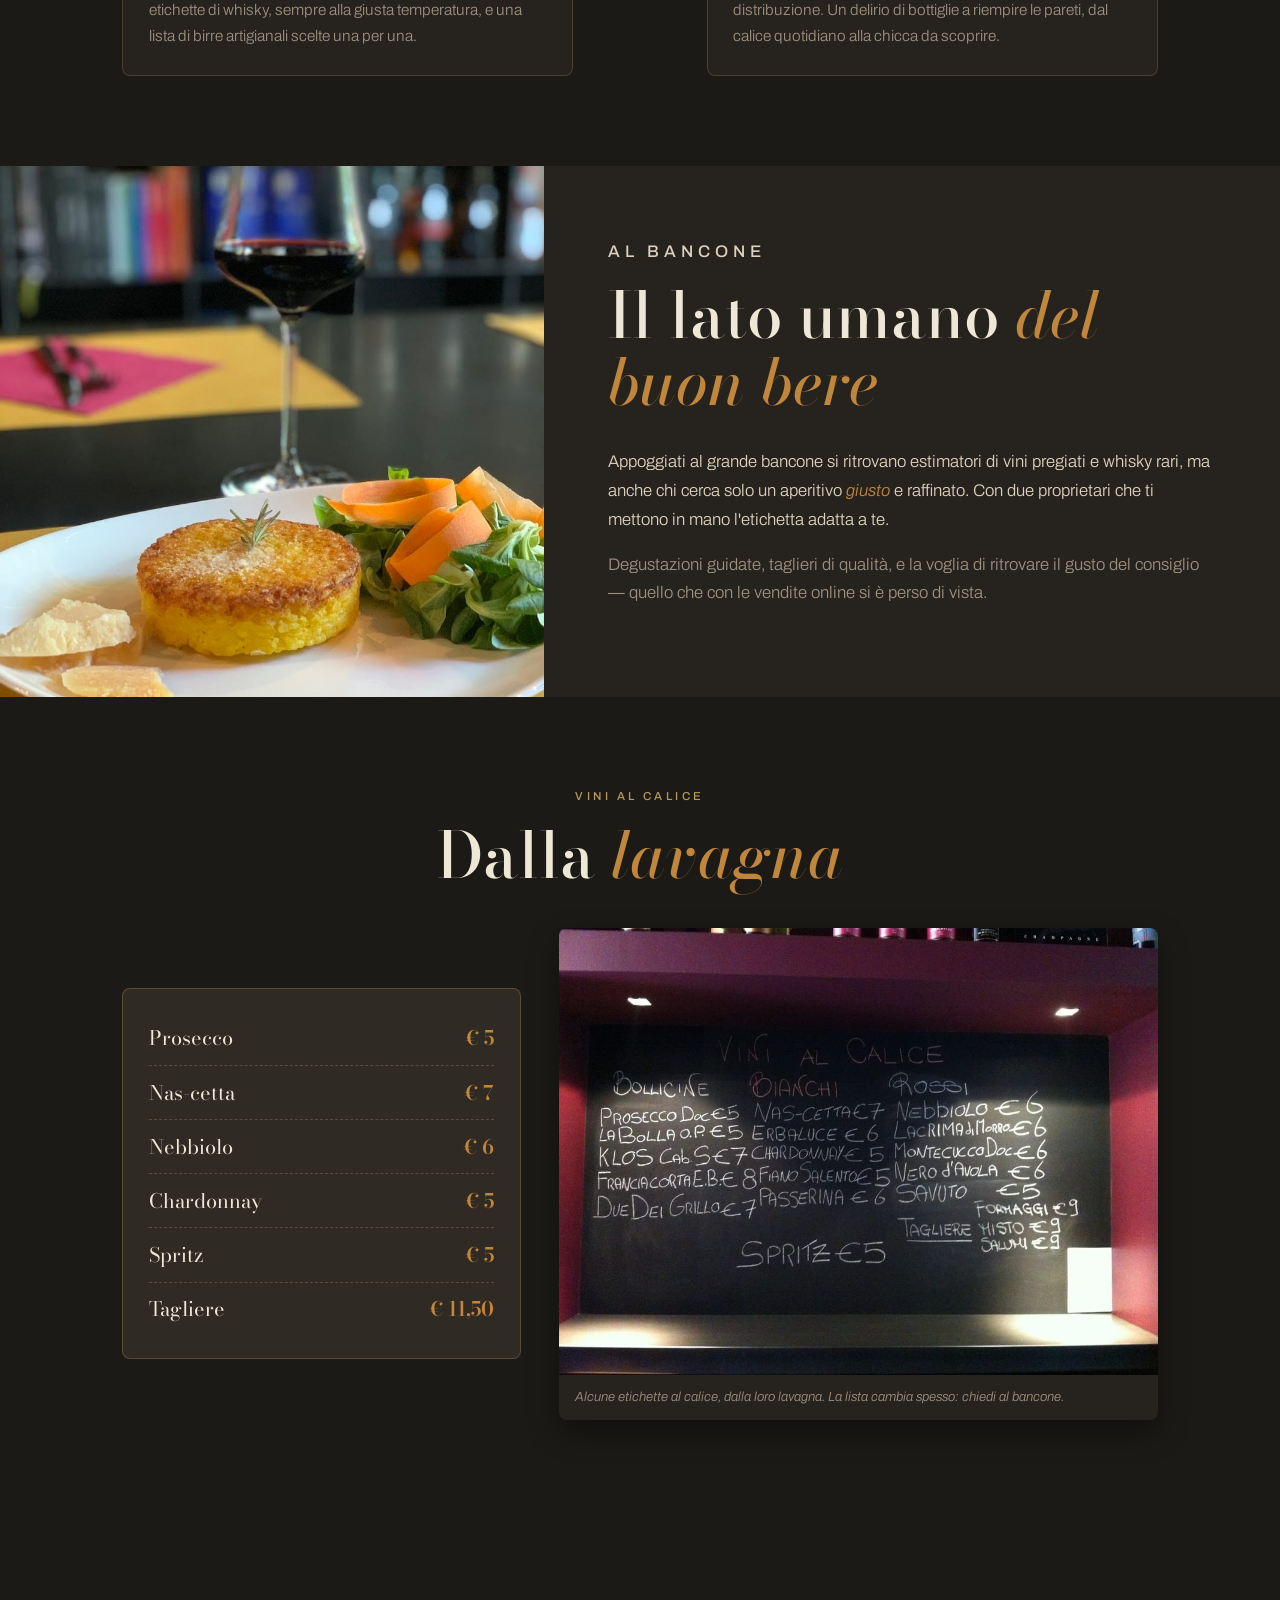
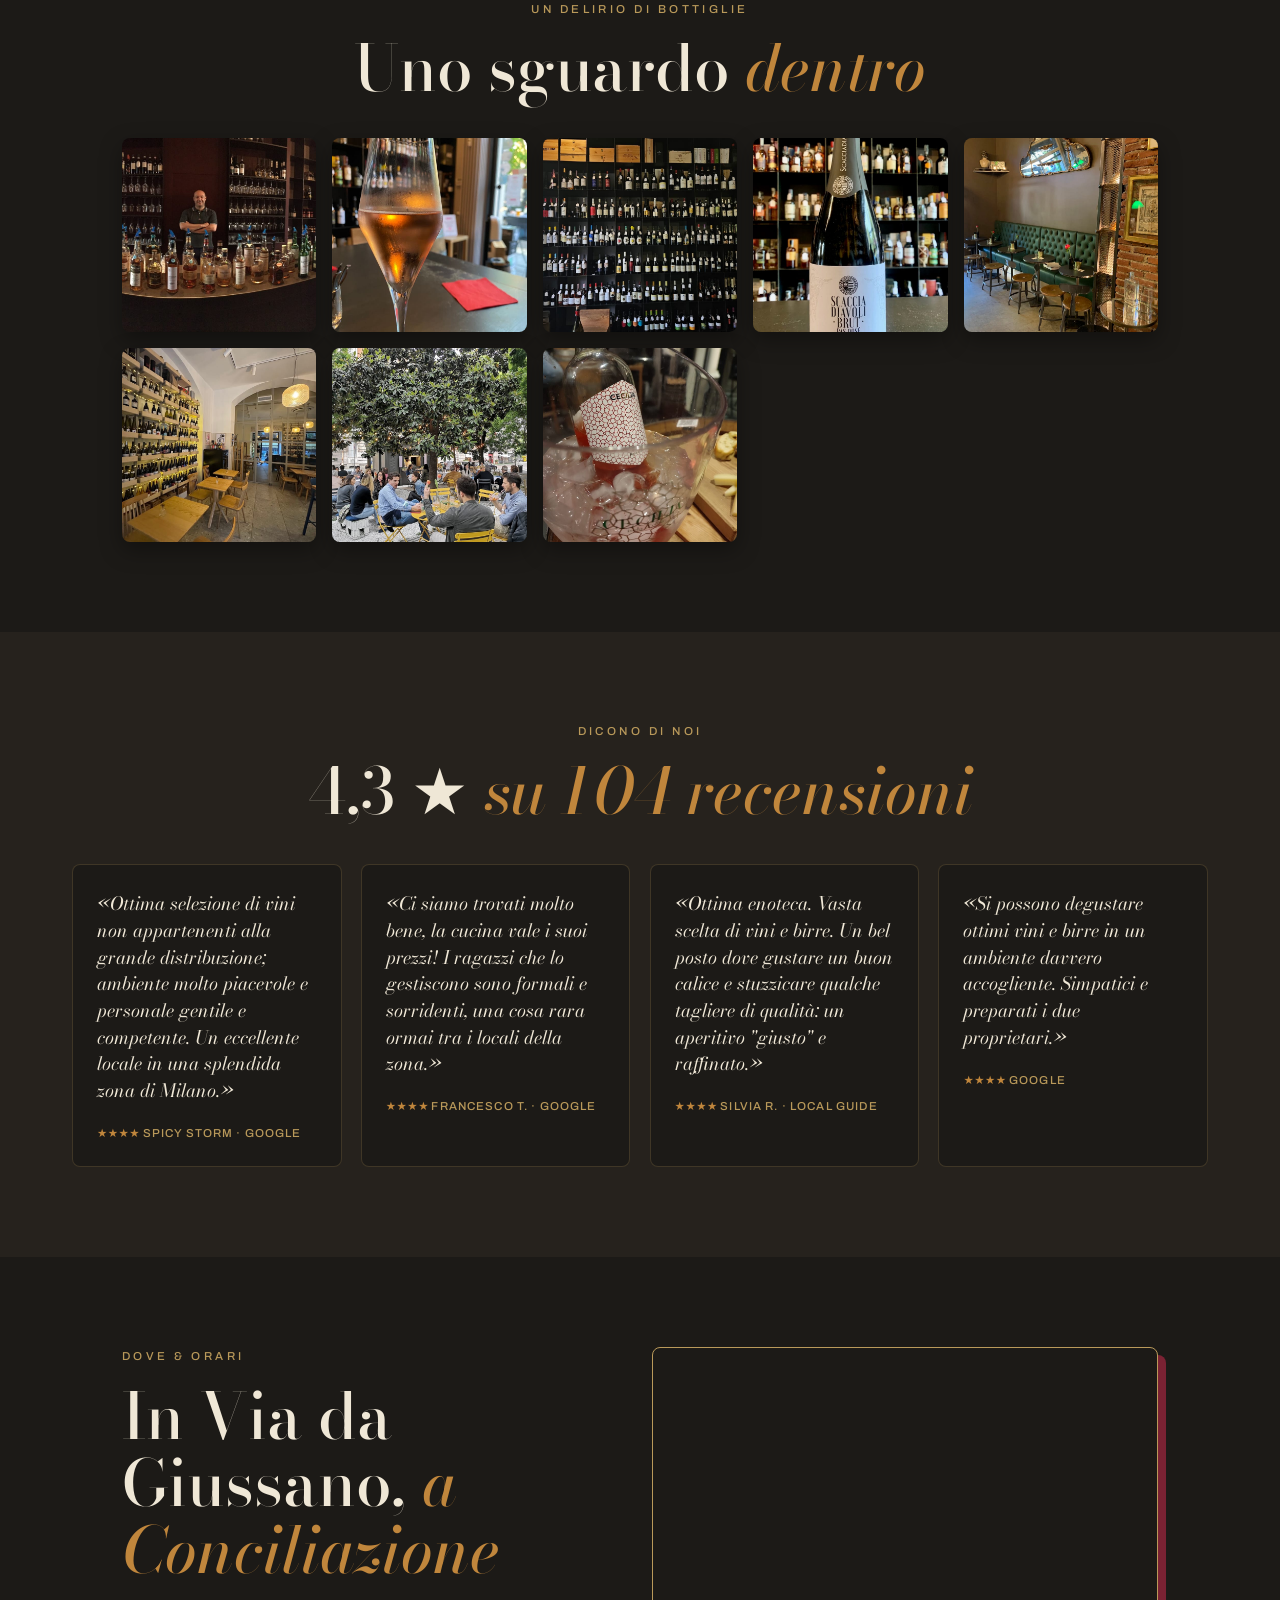
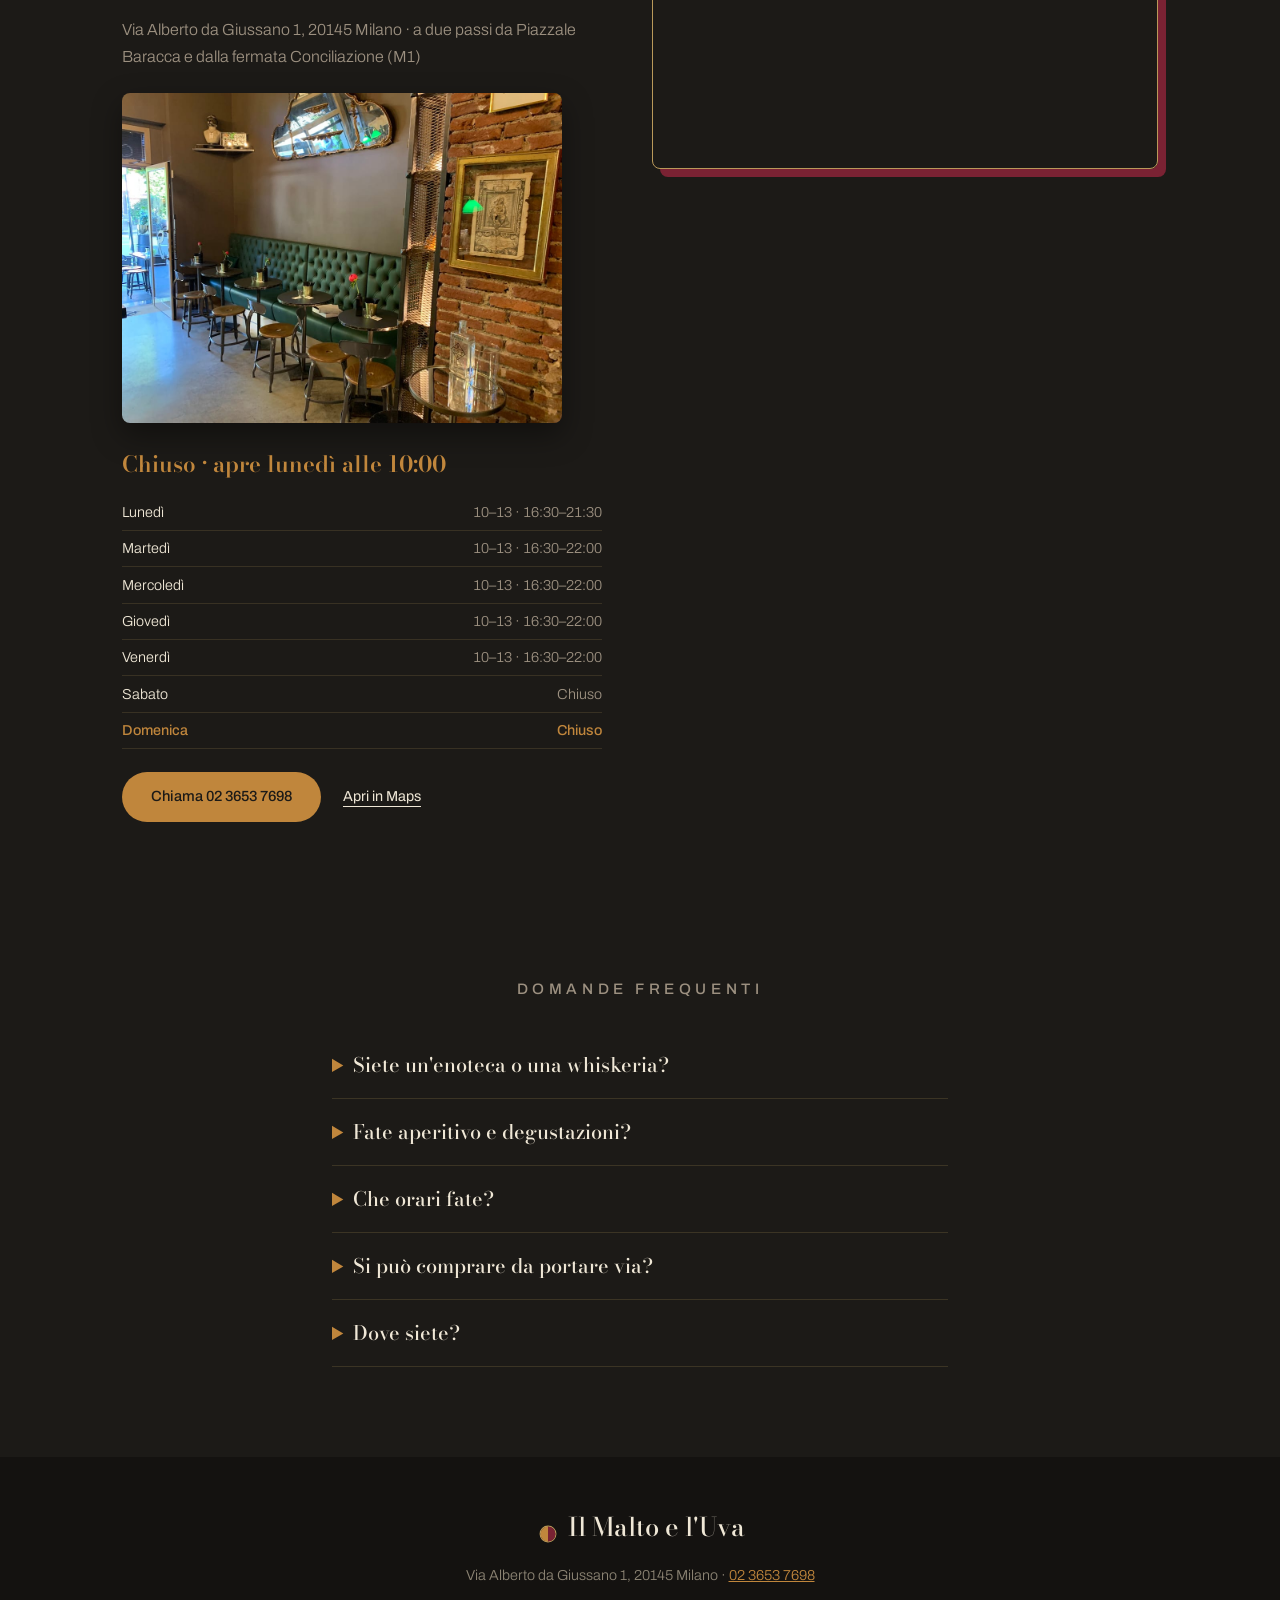
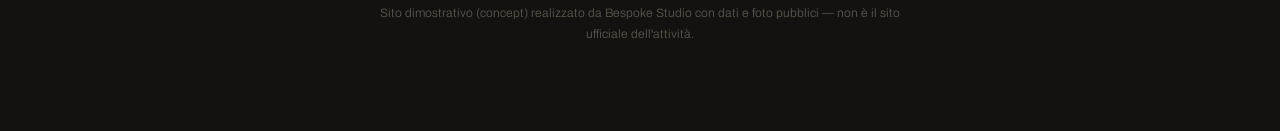
==== commit fac68acc: "Fix flash: elimina doppia-animazione reveal (escludi firme dal reveal generico) + immediateRender:fa" ====
--- a/index.html
+++ b/index.html
@@ -259,6 +259,6 @@
 
 <script src="https://cdnjs.cloudflare.com/ajax/libs/gsap/3.12.5/gsap.min.js" defer></script>
 <script src="https://cdnjs.cloudflare.com/ajax/libs/gsap/3.12.5/ScrollTrigger.min.js" defer></script>
-<script src="js/main.js?v=2" defer></script>
+<script src="js/main.js?v=3" defer></script>
 </body>
 </html>
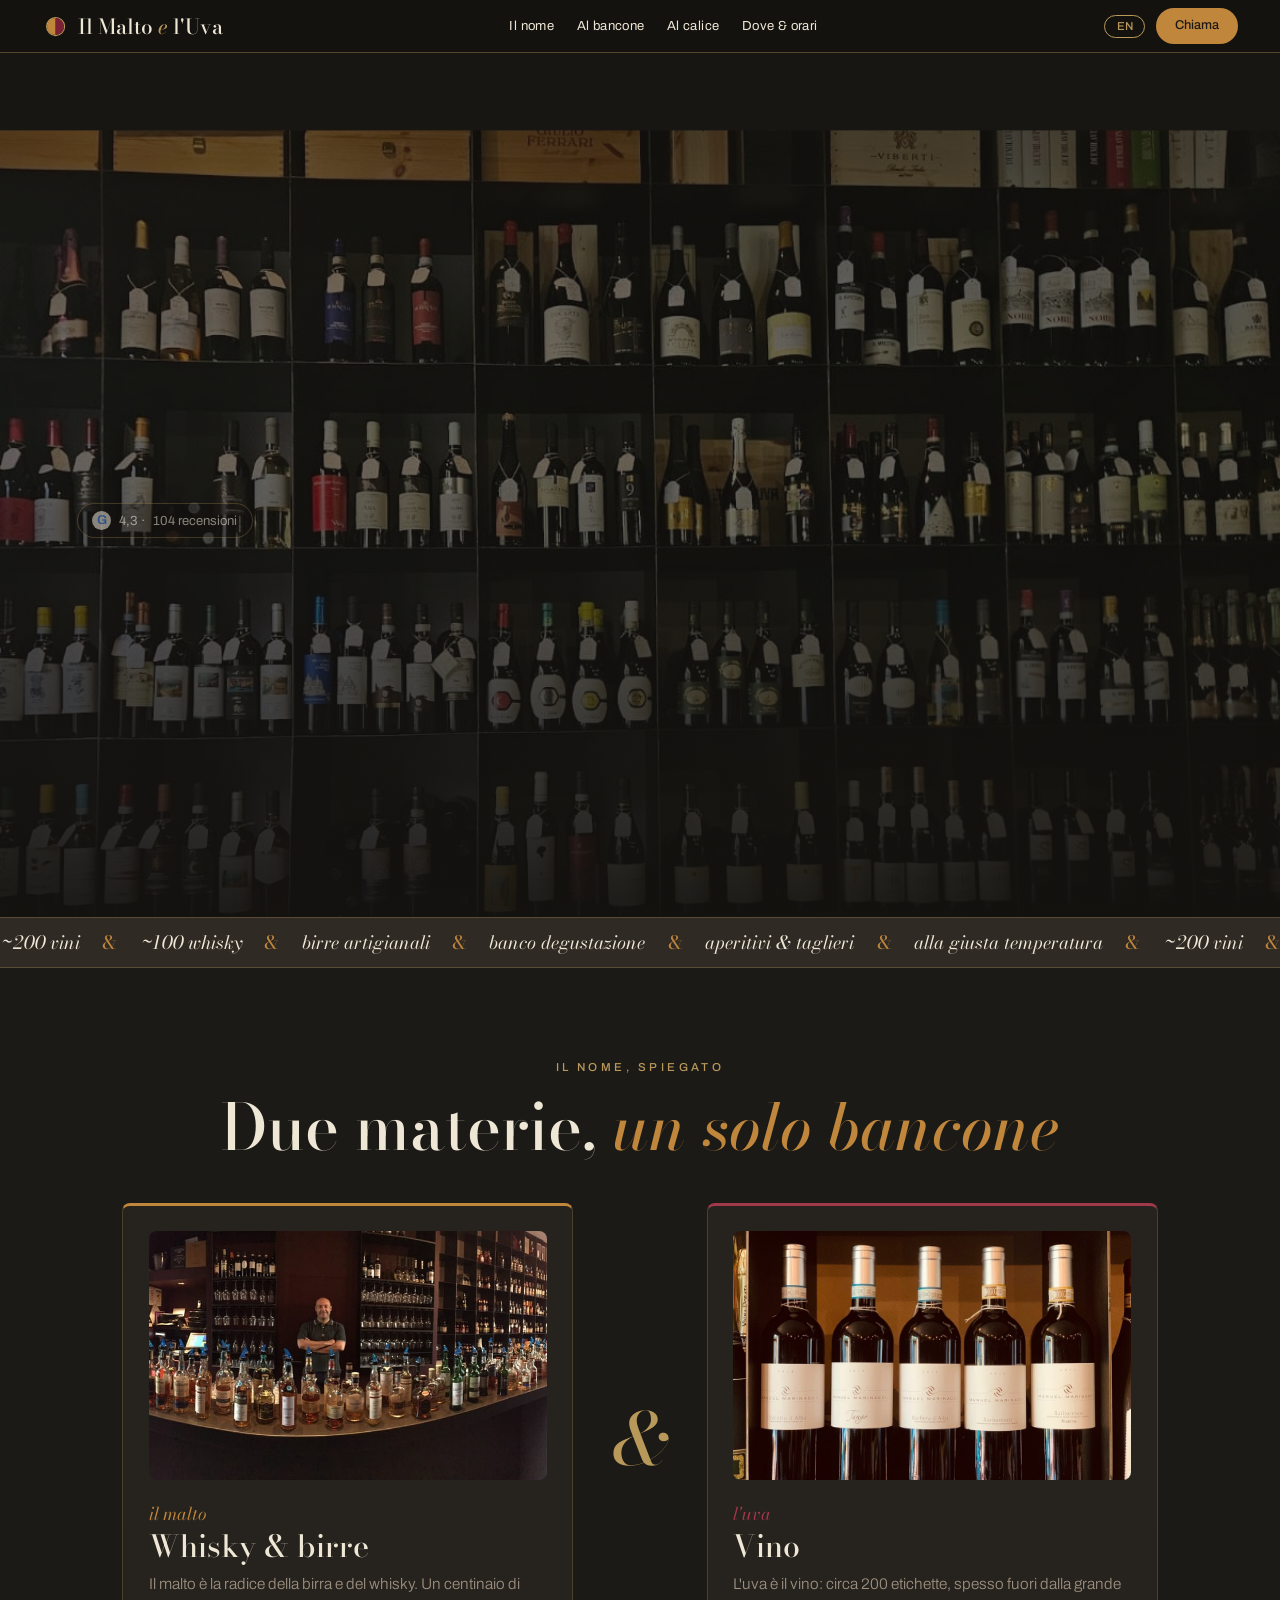
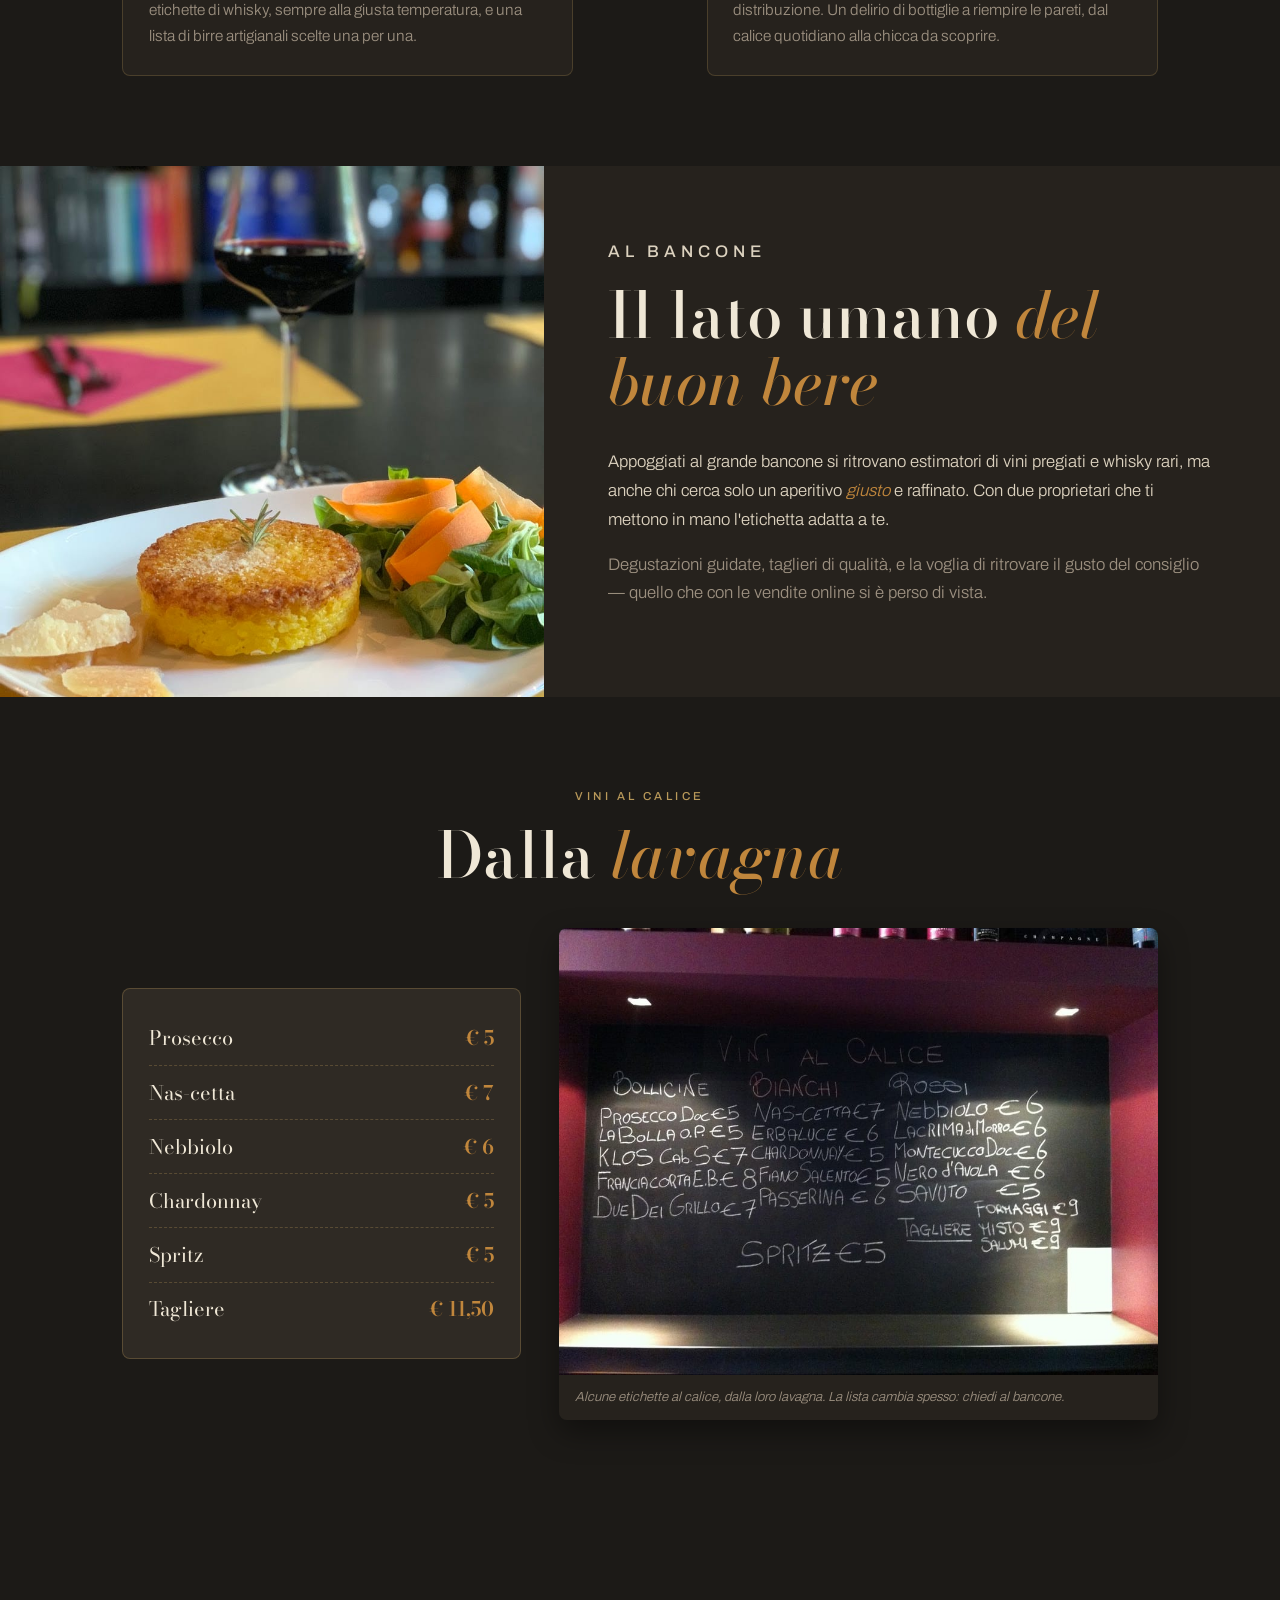
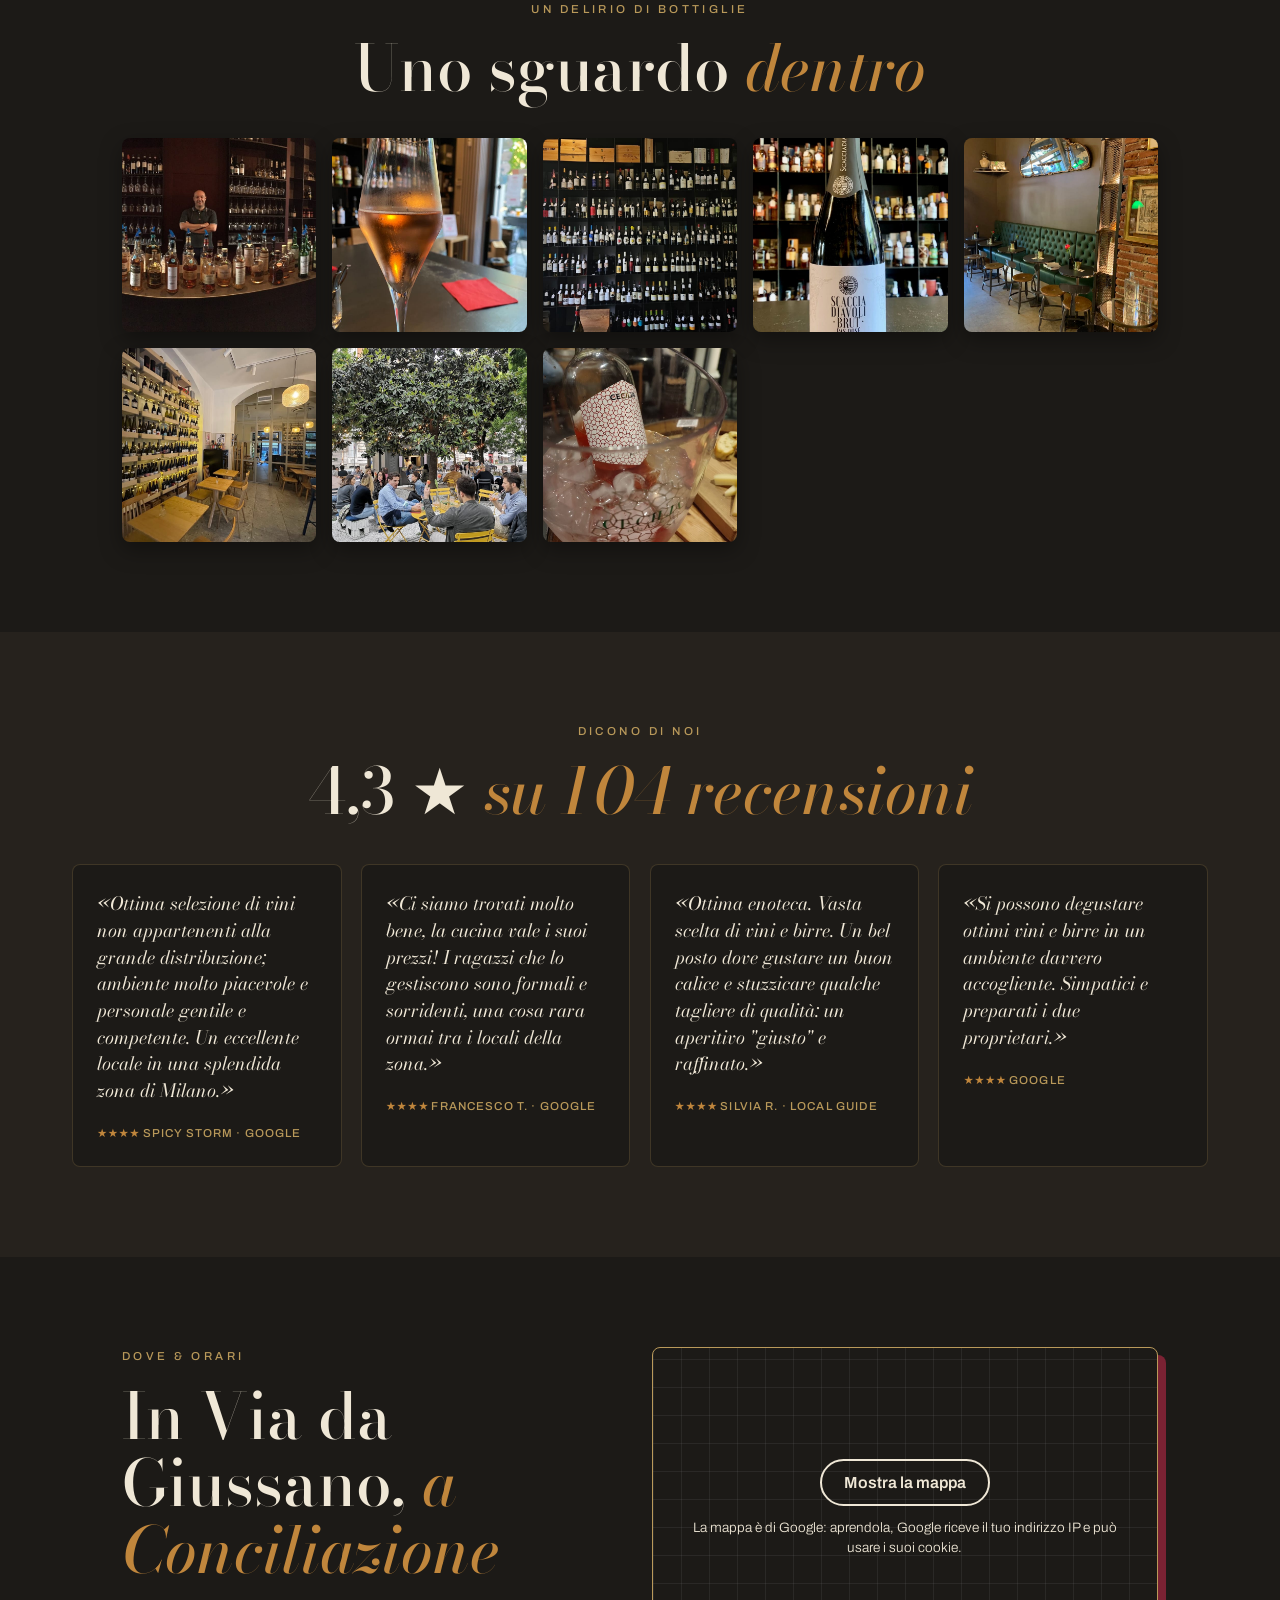
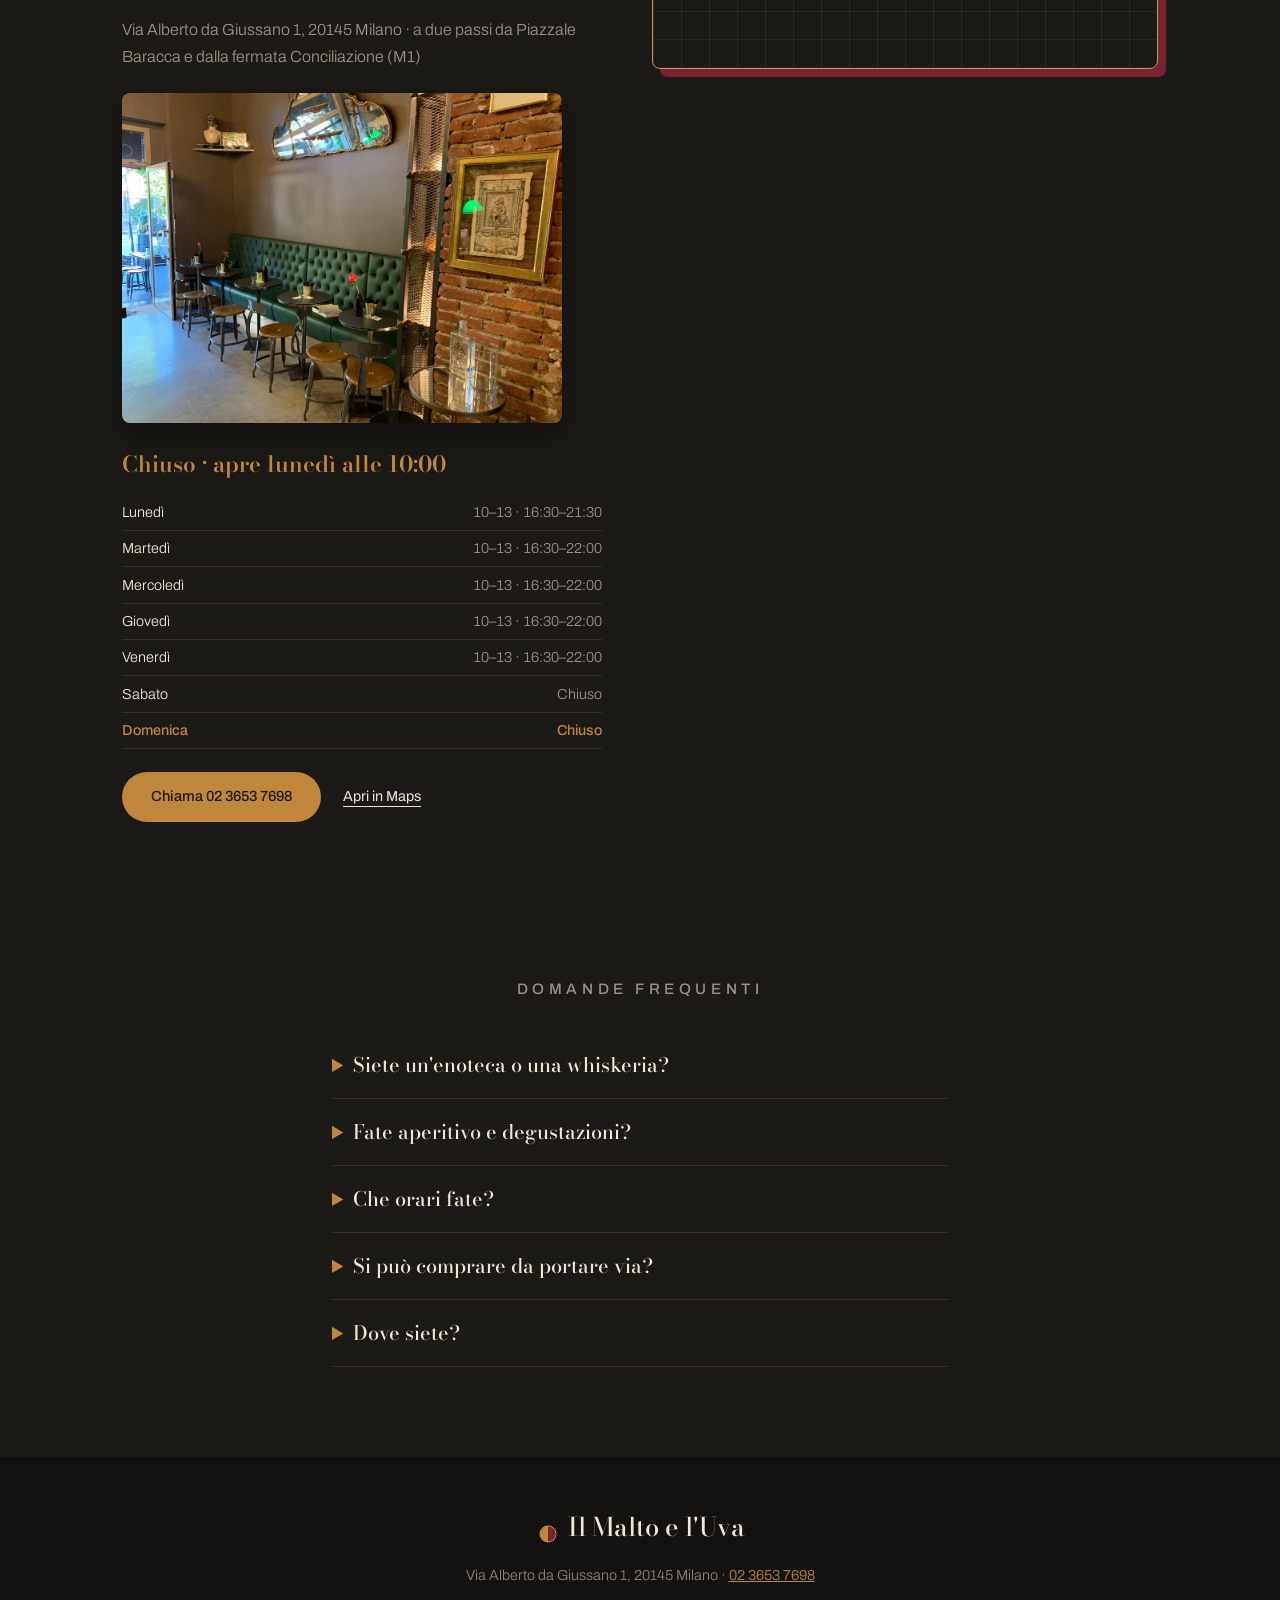
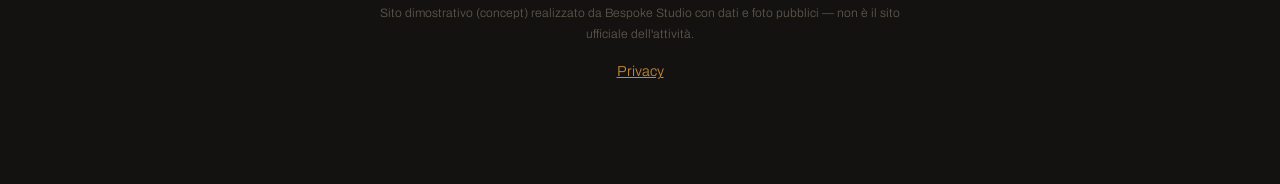
==== commit 973b3f4d: "Privacy e pulizia: caratteri sul sito, mappa al clic, informativa, noindex - caratteri copiati nel s" ====
--- a/index.html
+++ b/index.html
@@ -3,6 +3,7 @@
 <head>
 <meta charset="UTF-8">
 <meta name="viewport" content="width=device-width, initial-scale=1.0">
+<meta name="robots" content="noindex">
 <title>Il Malto e l'Uva — enoteca e whiskeria a Milano, Conciliazione</title>
 <meta name="description" content="Il Malto e l'Uva: enoteca e whiskeria a due passi da Conciliazione, in Via Alberto da Giussano 1 a Milano. Circa 200 vini e 100 whisky, birre artigianali, aperitivi e taglieri al grande bancone. Chiama 02 3653 7698.">
 <link rel="canonical" href="https://rotenzark.github.io/il-malto-e-l-uva/">
@@ -15,9 +16,7 @@
 <link rel="icon" href="img/favicon.svg" type="image/svg+xml">
 <link rel="icon" href="img/favicon-32.png" type="image/png" sizes="32x32">
 <link rel="apple-touch-icon" href="img/apple-touch-icon.png">
-<link rel="preconnect" href="https://fonts.googleapis.com">
-<link rel="preconnect" href="https://fonts.gstatic.com" crossorigin>
-<link href="https://fonts.googleapis.com/css2?family=Bodoni+Moda:ital,opsz,wght@0,6..96,400..700;1,6..96,400..600&family=Archivo:wght@300;400;500;600&display=swap" rel="stylesheet">
+<link rel="stylesheet" href="fonts/fonts.css?v=1">
 <link rel="stylesheet" href="css/styles.css?v=1">
 <script type="application/ld+json">
 {
@@ -29,27 +28,107 @@
       "image": "https://rotenzark.github.io/il-malto-e-l-uva/img/og-image.jpg",
       "url": "https://rotenzark.github.io/il-malto-e-l-uva/",
       "telephone": "+390236537698",
-      "servesCuisine": ["Enoteca", "Whiskeria", "Vino", "Whisky", "Birra artigianale"],
+      "servesCuisine": [
+        "Enoteca",
+        "Whiskeria",
+        "Vino",
+        "Whisky",
+        "Birra artigianale"
+      ],
       "priceRange": "€€",
       "description": "Enoteca e whiskeria a Milano, a due passi da Conciliazione: circa 200 vini e 100 whisky, birre artigianali, aperitivi e taglieri al grande bancone.",
-      "address": { "@type": "PostalAddress", "streetAddress": "Via Alberto da Giussano 1", "addressLocality": "Milano", "postalCode": "20145", "addressCountry": "IT" },
-      "geo": { "@type": "GeoCoordinates", "latitude": 45.4673535, "longitude": 9.164773 },
-      "aggregateRating": { "@type": "AggregateRating", "ratingValue": "4.3", "reviewCount": "104", "bestRating": "5" },
+      "address": {
+        "@type": "PostalAddress",
+        "streetAddress": "Via Alberto da Giussano 1",
+        "addressLocality": "Milano",
+        "postalCode": "20145",
+        "addressCountry": "IT"
+      },
+      "geo": {
+        "@type": "GeoCoordinates",
+        "latitude": 45.4673535,
+        "longitude": 9.164773
+      },
       "openingHoursSpecification": [
-        { "@type": "OpeningHoursSpecification", "dayOfWeek": "Monday", "opens": "10:00", "closes": "13:00" },
-        { "@type": "OpeningHoursSpecification", "dayOfWeek": "Monday", "opens": "16:30", "closes": "21:30" },
-        { "@type": "OpeningHoursSpecification", "dayOfWeek": ["Tuesday","Wednesday","Thursday","Friday"], "opens": "10:00", "closes": "13:00" },
-        { "@type": "OpeningHoursSpecification", "dayOfWeek": ["Tuesday","Wednesday","Thursday","Friday"], "opens": "16:30", "closes": "22:00" }
+        {
+          "@type": "OpeningHoursSpecification",
+          "dayOfWeek": "Monday",
+          "opens": "10:00",
+          "closes": "13:00"
+        },
+        {
+          "@type": "OpeningHoursSpecification",
+          "dayOfWeek": "Monday",
+          "opens": "16:30",
+          "closes": "21:30"
+        },
+        {
+          "@type": "OpeningHoursSpecification",
+          "dayOfWeek": [
+            "Tuesday",
+            "Wednesday",
+            "Thursday",
+            "Friday"
+          ],
+          "opens": "10:00",
+          "closes": "13:00"
+        },
+        {
+          "@type": "OpeningHoursSpecification",
+          "dayOfWeek": [
+            "Tuesday",
+            "Wednesday",
+            "Thursday",
+            "Friday"
+          ],
+          "opens": "16:30",
+          "closes": "22:00"
+        }
       ]
     },
     {
       "@type": "FAQPage",
       "mainEntity": [
-        { "@type": "Question", "name": "Cosa siete, un'enoteca o una whiskeria?", "acceptedAnswer": { "@type": "Answer", "text": "Entrambe: il nome lo dice. L'uva sono i vini (circa 200 etichette, spesso fuori dalla grande distribuzione), il malto sono i whisky (un centinaio) e le birre artigianali. Tutto alla giusta temperatura, al grande bancone." } },
-        { "@type": "Question", "name": "Fate aperitivo e degustazioni?", "acceptedAnswer": { "@type": "Answer", "text": "Sì: un aperitivo giusto e raffinato, degustazioni guidate e taglieri di qualità. Due proprietari che consigliano l'etichetta adatta a te." } },
-        { "@type": "Question", "name": "Che orari fate?", "acceptedAnswer": { "@type": "Answer", "text": "Lunedì 10–13 e 16:30–21:30; da martedì a venerdì 10–13 e 16:30–22:00. Sabato e domenica siamo chiusi." } },
-        { "@type": "Question", "name": "Si può comprare da portare via?", "acceptedAnswer": { "@type": "Answer", "text": "Sì: oltre alla mescita e all'aperitivo sul posto, vendiamo vino, whisky e birre da asporto." } },
-        { "@type": "Question", "name": "Dove siete?", "acceptedAnswer": { "@type": "Answer", "text": "In Via Alberto da Giussano 1 a Milano, a due passi da Piazzale Baracca e dalla fermata Conciliazione. Per informazioni chiama 02 3653 7698." } }
+        {
+          "@type": "Question",
+          "name": "Cosa siete, un'enoteca o una whiskeria?",
+          "acceptedAnswer": {
+            "@type": "Answer",
+            "text": "Entrambe: il nome lo dice. L'uva sono i vini (circa 200 etichette, spesso fuori dalla grande distribuzione), il malto sono i whisky (un centinaio) e le birre artigianali. Tutto alla giusta temperatura, al grande bancone."
+          }
+        },
+        {
+          "@type": "Question",
+          "name": "Fate aperitivo e degustazioni?",
+          "acceptedAnswer": {
+            "@type": "Answer",
+            "text": "Sì: un aperitivo giusto e raffinato, degustazioni guidate e taglieri di qualità. Due proprietari che consigliano l'etichetta adatta a te."
+          }
+        },
+        {
+          "@type": "Question",
+          "name": "Che orari fate?",
+          "acceptedAnswer": {
+            "@type": "Answer",
+            "text": "Lunedì 10–13 e 16:30–21:30; da martedì a venerdì 10–13 e 16:30–22:00. Sabato e domenica siamo chiusi."
+          }
+        },
+        {
+          "@type": "Question",
+          "name": "Si può comprare da portare via?",
+          "acceptedAnswer": {
+            "@type": "Answer",
+            "text": "Sì: oltre alla mescita e all'aperitivo sul posto, vendiamo vino, whisky e birre da asporto."
+          }
+        },
+        {
+          "@type": "Question",
+          "name": "Dove siete?",
+          "acceptedAnswer": {
+            "@type": "Answer",
+            "text": "In Via Alberto da Giussano 1 a Milano, a due passi da Piazzale Baracca e dalla fermata Conciliazione. Per informazioni chiama 02 3653 7698."
+          }
+        }
       ]
     }
   ]
@@ -221,7 +300,7 @@
     </div>
     <div class="dove-media">
       <div class="mappa reveal">
-        <iframe title="Mappa: Il Malto e l'Uva, Via Alberto da Giussano 1, Milano" src="https://www.google.com/maps?q=Il+Malto+e+l'Uva,+Via+Alberto+da+Giussano+1,+20145+Milano&output=embed" loading="lazy" referrerpolicy="no-referrer-when-downgrade" allowfullscreen></iframe>
+        <div class="mappa-clic" data-mappa-clic style="--mappa-h: 320px"><template><iframe title="Mappa: Il Malto e l'Uva, Via Alberto da Giussano 1, Milano" src="https://www.google.com/maps?q=Il+Malto+e+l'Uva,+Via+Alberto+da+Giussano+1,+20145+Milano&output=embed" loading="lazy" referrerpolicy="no-referrer-when-downgrade" allowfullscreen></iframe></template><div class="mappa-clic__velo"><a class="mappa-clic__btn" href="https://www.google.com/maps/place/Il+Malto+e+l" target="_blank" rel="noopener">Mostra la mappa</a><p class="mappa-clic__nota">La mappa è di Google: aprendola, Google riceve il tuo indirizzo IP e può usare i suoi cookie.</p></div></div>
       </div>
     </div>
   </section>
@@ -244,6 +323,7 @@
   <p class="foot-brand"><span class="brand-mark" aria-hidden="true"><svg viewBox="0 0 64 64"><circle cx="32" cy="32" r="21" fill="none" stroke="currentColor" stroke-width="3"/><path d="M32 12 a20 20 0 0 0 0 40 Z" fill="#C0863C"/><path d="M32 12 a20 20 0 0 1 0 40 Z" fill="#7A2233"/></svg></span> Il Malto e l'Uva</p>
   <p data-i18n="foot.dove">Via Alberto da Giussano 1, 20145 Milano · <a href="tel:+390236537698">02 3653 7698</a></p>
   <p class="foot-demo" data-i18n="foot.demo">Sito dimostrativo (concept) realizzato da Bespoke Studio con dati e foto pubblici — non è il sito ufficiale dell'attività.</p>
+  <p class="privacy-link"><a href="privacy.html">Privacy</a></p>
 </footer>
 
 <div class="actionbar" id="actionBar">
@@ -260,5 +340,6 @@
 <script src="https://cdnjs.cloudflare.com/ajax/libs/gsap/3.12.5/gsap.min.js" defer></script>
 <script src="https://cdnjs.cloudflare.com/ajax/libs/gsap/3.12.5/ScrollTrigger.min.js" defer></script>
 <script src="js/main.js?v=3" defer></script>
+<script src="js/mappa-clic.js?v=1" defer></script>
 </body>
 </html>
--- a/fonts/fonts.css
+++ b/fonts/fonts.css
@@ -0,0 +1,193 @@
+/* Caratteri ospitati sul sito: nessuna richiesta a Google Fonts o Fontshare (giro privacy 1/10/2026). Licenze in LICENSE.txt. */
+/* vietnamese */
+@font-face {
+  font-family: 'Archivo';
+  font-style: normal;
+  font-weight: 300;
+  font-stretch: 100%;
+  font-display: swap;
+  src: url(archivo-v25-k3kPo8UDI-1M0wlSV9XAw6lQkqWY8Q82sLySOxK-vA.woff2) format('woff2');
+  unicode-range: U+0102-0103, U+0110-0111, U+0128-0129, U+0168-0169, U+01A0-01A1, U+01AF-01B0, U+0300-0301, U+0303-0304, U+0308-0309, U+0323, U+0329, U+1EA0-1EF9, U+20AB;
+}
+/* latin-ext */
+@font-face {
+  font-family: 'Archivo';
+  font-style: normal;
+  font-weight: 300;
+  font-stretch: 100%;
+  font-display: swap;
+  src: url(archivo-v25-k3kPo8UDI-1M0wlSV9XAw6lQkqWY8Q82sLyTOxK-vA.woff2) format('woff2');
+  unicode-range: U+0100-02BA, U+02BD-02C5, U+02C7-02CC, U+02CE-02D7, U+02DD-02FF, U+0304, U+0308, U+0329, U+1D00-1DBF, U+1E00-1E9F, U+1EF2-1EFF, U+2020, U+20A0-20AB, U+20AD-20C0, U+2113, U+2C60-2C7F, U+A720-A7FF;
+}
+/* latin */
+@font-face {
+  font-family: 'Archivo';
+  font-style: normal;
+  font-weight: 300;
+  font-stretch: 100%;
+  font-display: swap;
+  src: url(archivo-v25-k3kPo8UDI-1M0wlSV9XAw6lQkqWY8Q82sLydOxI.woff2) format('woff2');
+  unicode-range: U+0000-00FF, U+0131, U+0152-0153, U+02BB-02BC, U+02C6, U+02DA, U+02DC, U+0304, U+0308, U+0329, U+2000-206F, U+20AC, U+2122, U+2191, U+2193, U+2212, U+2215, U+FEFF, U+FFFD;
+}
+/* vietnamese */
+@font-face {
+  font-family: 'Archivo';
+  font-style: normal;
+  font-weight: 400;
+  font-stretch: 100%;
+  font-display: swap;
+  src: url(archivo-v25-k3kPo8UDI-1M0wlSV9XAw6lQkqWY8Q82sLySOxK-vA.woff2) format('woff2');
+  unicode-range: U+0102-0103, U+0110-0111, U+0128-0129, U+0168-0169, U+01A0-01A1, U+01AF-01B0, U+0300-0301, U+0303-0304, U+0308-0309, U+0323, U+0329, U+1EA0-1EF9, U+20AB;
+}
+/* latin-ext */
+@font-face {
+  font-family: 'Archivo';
+  font-style: normal;
+  font-weight: 400;
+  font-stretch: 100%;
+  font-display: swap;
+  src: url(archivo-v25-k3kPo8UDI-1M0wlSV9XAw6lQkqWY8Q82sLyTOxK-vA.woff2) format('woff2');
+  unicode-range: U+0100-02BA, U+02BD-02C5, U+02C7-02CC, U+02CE-02D7, U+02DD-02FF, U+0304, U+0308, U+0329, U+1D00-1DBF, U+1E00-1E9F, U+1EF2-1EFF, U+2020, U+20A0-20AB, U+20AD-20C0, U+2113, U+2C60-2C7F, U+A720-A7FF;
+}
+/* latin */
+@font-face {
+  font-family: 'Archivo';
+  font-style: normal;
+  font-weight: 400;
+  font-stretch: 100%;
+  font-display: swap;
+  src: url(archivo-v25-k3kPo8UDI-1M0wlSV9XAw6lQkqWY8Q82sLydOxI.woff2) format('woff2');
+  unicode-range: U+0000-00FF, U+0131, U+0152-0153, U+02BB-02BC, U+02C6, U+02DA, U+02DC, U+0304, U+0308, U+0329, U+2000-206F, U+20AC, U+2122, U+2191, U+2193, U+2212, U+2215, U+FEFF, U+FFFD;
+}
+/* vietnamese */
+@font-face {
+  font-family: 'Archivo';
+  font-style: normal;
+  font-weight: 500;
+  font-stretch: 100%;
+  font-display: swap;
+  src: url(archivo-v25-k3kPo8UDI-1M0wlSV9XAw6lQkqWY8Q82sLySOxK-vA.woff2) format('woff2');
+  unicode-range: U+0102-0103, U+0110-0111, U+0128-0129, U+0168-0169, U+01A0-01A1, U+01AF-01B0, U+0300-0301, U+0303-0304, U+0308-0309, U+0323, U+0329, U+1EA0-1EF9, U+20AB;
+}
+/* latin-ext */
+@font-face {
+  font-family: 'Archivo';
+  font-style: normal;
+  font-weight: 500;
+  font-stretch: 100%;
+  font-display: swap;
+  src: url(archivo-v25-k3kPo8UDI-1M0wlSV9XAw6lQkqWY8Q82sLyTOxK-vA.woff2) format('woff2');
+  unicode-range: U+0100-02BA, U+02BD-02C5, U+02C7-02CC, U+02CE-02D7, U+02DD-02FF, U+0304, U+0308, U+0329, U+1D00-1DBF, U+1E00-1E9F, U+1EF2-1EFF, U+2020, U+20A0-20AB, U+20AD-20C0, U+2113, U+2C60-2C7F, U+A720-A7FF;
+}
+/* latin */
+@font-face {
+  font-family: 'Archivo';
+  font-style: normal;
+  font-weight: 500;
+  font-stretch: 100%;
+  font-display: swap;
+  src: url(archivo-v25-k3kPo8UDI-1M0wlSV9XAw6lQkqWY8Q82sLydOxI.woff2) format('woff2');
+  unicode-range: U+0000-00FF, U+0131, U+0152-0153, U+02BB-02BC, U+02C6, U+02DA, U+02DC, U+0304, U+0308, U+0329, U+2000-206F, U+20AC, U+2122, U+2191, U+2193, U+2212, U+2215, U+FEFF, U+FFFD;
+}
+/* vietnamese */
+@font-face {
+  font-family: 'Archivo';
+  font-style: normal;
+  font-weight: 600;
+  font-stretch: 100%;
+  font-display: swap;
+  src: url(archivo-v25-k3kPo8UDI-1M0wlSV9XAw6lQkqWY8Q82sLySOxK-vA.woff2) format('woff2');
+  unicode-range: U+0102-0103, U+0110-0111, U+0128-0129, U+0168-0169, U+01A0-01A1, U+01AF-01B0, U+0300-0301, U+0303-0304, U+0308-0309, U+0323, U+0329, U+1EA0-1EF9, U+20AB;
+}
+/* latin-ext */
+@font-face {
+  font-family: 'Archivo';
+  font-style: normal;
+  font-weight: 600;
+  font-stretch: 100%;
+  font-display: swap;
+  src: url(archivo-v25-k3kPo8UDI-1M0wlSV9XAw6lQkqWY8Q82sLyTOxK-vA.woff2) format('woff2');
+  unicode-range: U+0100-02BA, U+02BD-02C5, U+02C7-02CC, U+02CE-02D7, U+02DD-02FF, U+0304, U+0308, U+0329, U+1D00-1DBF, U+1E00-1E9F, U+1EF2-1EFF, U+2020, U+20A0-20AB, U+20AD-20C0, U+2113, U+2C60-2C7F, U+A720-A7FF;
+}
+/* latin */
+@font-face {
+  font-family: 'Archivo';
+  font-style: normal;
+  font-weight: 600;
+  font-stretch: 100%;
+  font-display: swap;
+  src: url(archivo-v25-k3kPo8UDI-1M0wlSV9XAw6lQkqWY8Q82sLydOxI.woff2) format('woff2');
+  unicode-range: U+0000-00FF, U+0131, U+0152-0153, U+02BB-02BC, U+02C6, U+02DA, U+02DC, U+0304, U+0308, U+0329, U+2000-206F, U+20AC, U+2122, U+2191, U+2193, U+2212, U+2215, U+FEFF, U+FFFD;
+}
+/* math */
+@font-face {
+  font-family: 'Bodoni Moda';
+  font-style: italic;
+  font-weight: 400 600;
+  font-display: swap;
+  src: url(bodonimoda-v28-aFTS7PxzY382XsXX63LUYJSPeNbcW2BO.woff2) format('woff2');
+  unicode-range: U+0302-0303, U+0305, U+0307-0308, U+0310, U+0312, U+0315, U+031A, U+0326-0327, U+032C, U+032F-0330, U+0332-0333, U+0338, U+033A, U+0346, U+034D, U+0391-03A1, U+03A3-03A9, U+03B1-03C9, U+03D1, U+03D5-03D6, U+03F0-03F1, U+03F4-03F5, U+2016-2017, U+2034-2038, U+203C, U+2040, U+2043, U+2047, U+2050, U+2057, U+205F, U+2070-2071, U+2074-208E, U+2090-209C, U+20D0-20DC, U+20E1, U+20E5-20EF, U+2100-2112, U+2114-2115, U+2117-2121, U+2123-214F, U+2190, U+2192, U+2194-21AE, U+21B0-21E5, U+21F1-21F2, U+21F4-2211, U+2213-2214, U+2216-22FF, U+2308-230B, U+2310, U+2319, U+231C-2321, U+2336-237A, U+237C, U+2395, U+239B-23B7, U+23D0, U+23DC-23E1, U+2474-2475, U+25AF, U+25B3, U+25B7, U+25BD, U+25C1, U+25CA, U+25CC, U+25FB, U+266D-266F, U+27C0-27FF, U+2900-2AFF, U+2B0E-2B11, U+2B30-2B4C, U+2BFE, U+3030, U+FF5B, U+FF5D, U+1D400-1D7FF, U+1EE00-1EEFF;
+}
+/* symbols */
+@font-face {
+  font-family: 'Bodoni Moda';
+  font-style: italic;
+  font-weight: 400 600;
+  font-display: swap;
+  src: url(bodonimoda-v28-aFTS7PxzY382XsXX63LUYJSPeMTcW2BO.woff2) format('woff2');
+  unicode-range: U+0001-000C, U+000E-001F, U+007F-009F, U+20DD-20E0, U+20E2-20E4, U+2150-218F, U+2190, U+2192, U+2194-2199, U+21AF, U+21E6-21F0, U+21F3, U+2218-2219, U+2299, U+22C4-22C6, U+2300-243F, U+2440-244A, U+2460-24FF, U+25A0-27BF, U+2800-28FF, U+2921-2922, U+2981, U+29BF, U+29EB, U+2B00-2BFF, U+4DC0-4DFF, U+FFF9-FFFB, U+10140-1018E, U+10190-1019C, U+101A0, U+101D0-101FD, U+102E0-102FB, U+10E60-10E7E, U+1D2C0-1D2D3, U+1D2E0-1D37F, U+1F000-1F0FF, U+1F100-1F1AD, U+1F1E6-1F1FF, U+1F30D-1F30F, U+1F315, U+1F31C, U+1F31E, U+1F320-1F32C, U+1F336, U+1F378, U+1F37D, U+1F382, U+1F393-1F39F, U+1F3A7-1F3A8, U+1F3AC-1F3AF, U+1F3C2, U+1F3C4-1F3C6, U+1F3CA-1F3CE, U+1F3D4-1F3E0, U+1F3ED, U+1F3F1-1F3F3, U+1F3F5-1F3F7, U+1F408, U+1F415, U+1F41F, U+1F426, U+1F43F, U+1F441-1F442, U+1F444, U+1F446-1F449, U+1F44C-1F44E, U+1F453, U+1F46A, U+1F47D, U+1F4A3, U+1F4B0, U+1F4B3, U+1F4B9, U+1F4BB, U+1F4BF, U+1F4C8-1F4CB, U+1F4D6, U+1F4DA, U+1F4DF, U+1F4E3-1F4E6, U+1F4EA-1F4ED, U+1F4F7, U+1F4F9-1F4FB, U+1F4FD-1F4FE, U+1F503, U+1F507-1F50B, U+1F50D, U+1F512-1F513, U+1F53E-1F54A, U+1F54F-1F5FA, U+1F610, U+1F650-1F67F, U+1F687, U+1F68D, U+1F691, U+1F694, U+1F698, U+1F6AD, U+1F6B2, U+1F6B9-1F6BA, U+1F6BC, U+1F6C6-1F6CF, U+1F6D3-1F6D7, U+1F6E0-1F6EA, U+1F6F0-1F6F3, U+1F6F7-1F6FC, U+1F700-1F7FF, U+1F800-1F80B, U+1F810-1F847, U+1F850-1F859, U+1F860-1F887, U+1F890-1F8AD, U+1F8B0-1F8BB, U+1F8C0-1F8C1, U+1F900-1F90B, U+1F93B, U+1F946, U+1F984, U+1F996, U+1F9E9, U+1FA00-1FA6F, U+1FA70-1FA7C, U+1FA80-1FA89, U+1FA8F-1FAC6, U+1FACE-1FADC, U+1FADF-1FAE9, U+1FAF0-1FAF8, U+1FB00-1FBFF;
+}
+/* latin-ext */
+@font-face {
+  font-family: 'Bodoni Moda';
+  font-style: italic;
+  font-weight: 400 600;
+  font-display: swap;
+  src: url(bodonimoda-v28-aFTS7PxzY382XsXX63LUYJSPeKTcW2BO.woff2) format('woff2');
+  unicode-range: U+0100-02BA, U+02BD-02C5, U+02C7-02CC, U+02CE-02D7, U+02DD-02FF, U+0304, U+0308, U+0329, U+1D00-1DBF, U+1E00-1E9F, U+1EF2-1EFF, U+2020, U+20A0-20AB, U+20AD-20C0, U+2113, U+2C60-2C7F, U+A720-A7FF;
+}
+/* latin */
+@font-face {
+  font-family: 'Bodoni Moda';
+  font-style: italic;
+  font-weight: 400 600;
+  font-display: swap;
+  src: url(bodonimoda-v28-aFTS7PxzY382XsXX63LUYJSPeKrcWw.woff2) format('woff2');
+  unicode-range: U+0000-00FF, U+0131, U+0152-0153, U+02BB-02BC, U+02C6, U+02DA, U+02DC, U+0304, U+0308, U+0329, U+2000-206F, U+20AC, U+2122, U+2191, U+2193, U+2212, U+2215, U+FEFF, U+FFFD;
+}
+/* math */
+@font-face {
+  font-family: 'Bodoni Moda';
+  font-style: normal;
+  font-weight: 400 700;
+  font-display: swap;
+  src: url(bodonimoda-v28-aFTQ7PxzY382XsXX63LUYJT2SKjEXw.woff2) format('woff2');
+  unicode-range: U+0302-0303, U+0305, U+0307-0308, U+0310, U+0312, U+0315, U+031A, U+0326-0327, U+032C, U+032F-0330, U+0332-0333, U+0338, U+033A, U+0346, U+034D, U+0391-03A1, U+03A3-03A9, U+03B1-03C9, U+03D1, U+03D5-03D6, U+03F0-03F1, U+03F4-03F5, U+2016-2017, U+2034-2038, U+203C, U+2040, U+2043, U+2047, U+2050, U+2057, U+205F, U+2070-2071, U+2074-208E, U+2090-209C, U+20D0-20DC, U+20E1, U+20E5-20EF, U+2100-2112, U+2114-2115, U+2117-2121, U+2123-214F, U+2190, U+2192, U+2194-21AE, U+21B0-21E5, U+21F1-21F2, U+21F4-2211, U+2213-2214, U+2216-22FF, U+2308-230B, U+2310, U+2319, U+231C-2321, U+2336-237A, U+237C, U+2395, U+239B-23B7, U+23D0, U+23DC-23E1, U+2474-2475, U+25AF, U+25B3, U+25B7, U+25BD, U+25C1, U+25CA, U+25CC, U+25FB, U+266D-266F, U+27C0-27FF, U+2900-2AFF, U+2B0E-2B11, U+2B30-2B4C, U+2BFE, U+3030, U+FF5B, U+FF5D, U+1D400-1D7FF, U+1EE00-1EEFF;
+}
+/* symbols */
+@font-face {
+  font-family: 'Bodoni Moda';
+  font-style: normal;
+  font-weight: 400 700;
+  font-display: swap;
+  src: url(bodonimoda-v28-aFTQ7PxzY382XsXX63LUYJTkSKjEXw.woff2) format('woff2');
+  unicode-range: U+0001-000C, U+000E-001F, U+007F-009F, U+20DD-20E0, U+20E2-20E4, U+2150-218F, U+2190, U+2192, U+2194-2199, U+21AF, U+21E6-21F0, U+21F3, U+2218-2219, U+2299, U+22C4-22C6, U+2300-243F, U+2440-244A, U+2460-24FF, U+25A0-27BF, U+2800-28FF, U+2921-2922, U+2981, U+29BF, U+29EB, U+2B00-2BFF, U+4DC0-4DFF, U+FFF9-FFFB, U+10140-1018E, U+10190-1019C, U+101A0, U+101D0-101FD, U+102E0-102FB, U+10E60-10E7E, U+1D2C0-1D2D3, U+1D2E0-1D37F, U+1F000-1F0FF, U+1F100-1F1AD, U+1F1E6-1F1FF, U+1F30D-1F30F, U+1F315, U+1F31C, U+1F31E, U+1F320-1F32C, U+1F336, U+1F378, U+1F37D, U+1F382, U+1F393-1F39F, U+1F3A7-1F3A8, U+1F3AC-1F3AF, U+1F3C2, U+1F3C4-1F3C6, U+1F3CA-1F3CE, U+1F3D4-1F3E0, U+1F3ED, U+1F3F1-1F3F3, U+1F3F5-1F3F7, U+1F408, U+1F415, U+1F41F, U+1F426, U+1F43F, U+1F441-1F442, U+1F444, U+1F446-1F449, U+1F44C-1F44E, U+1F453, U+1F46A, U+1F47D, U+1F4A3, U+1F4B0, U+1F4B3, U+1F4B9, U+1F4BB, U+1F4BF, U+1F4C8-1F4CB, U+1F4D6, U+1F4DA, U+1F4DF, U+1F4E3-1F4E6, U+1F4EA-1F4ED, U+1F4F7, U+1F4F9-1F4FB, U+1F4FD-1F4FE, U+1F503, U+1F507-1F50B, U+1F50D, U+1F512-1F513, U+1F53E-1F54A, U+1F54F-1F5FA, U+1F610, U+1F650-1F67F, U+1F687, U+1F68D, U+1F691, U+1F694, U+1F698, U+1F6AD, U+1F6B2, U+1F6B9-1F6BA, U+1F6BC, U+1F6C6-1F6CF, U+1F6D3-1F6D7, U+1F6E0-1F6EA, U+1F6F0-1F6F3, U+1F6F7-1F6FC, U+1F700-1F7FF, U+1F800-1F80B, U+1F810-1F847, U+1F850-1F859, U+1F860-1F887, U+1F890-1F8AD, U+1F8B0-1F8BB, U+1F8C0-1F8C1, U+1F900-1F90B, U+1F93B, U+1F946, U+1F984, U+1F996, U+1F9E9, U+1FA00-1FA6F, U+1FA70-1FA7C, U+1FA80-1FA89, U+1FA8F-1FAC6, U+1FACE-1FADC, U+1FADF-1FAE9, U+1FAF0-1FAF8, U+1FB00-1FBFF;
+}
+/* latin-ext */
+@font-face {
+  font-family: 'Bodoni Moda';
+  font-style: normal;
+  font-weight: 400 700;
+  font-display: swap;
+  src: url(bodonimoda-v28-aFTQ7PxzY382XsXX63LUYJSESKjEXw.woff2) format('woff2');
+  unicode-range: U+0100-02BA, U+02BD-02C5, U+02C7-02CC, U+02CE-02D7, U+02DD-02FF, U+0304, U+0308, U+0329, U+1D00-1DBF, U+1E00-1E9F, U+1EF2-1EFF, U+2020, U+20A0-20AB, U+20AD-20C0, U+2113, U+2C60-2C7F, U+A720-A7FF;
+}
+/* latin */
+@font-face {
+  font-family: 'Bodoni Moda';
+  font-style: normal;
+  font-weight: 400 700;
+  font-display: swap;
+  src: url(bodonimoda-v28-aFTQ7PxzY382XsXX63LUYJSKSKg.woff2) format('woff2');
+  unicode-range: U+0000-00FF, U+0131, U+0152-0153, U+02BB-02BC, U+02C6, U+02DA, U+02DC, U+0304, U+0308, U+0329, U+2000-206F, U+20AC, U+2122, U+2191, U+2193, U+2212, U+2215, U+FEFF, U+FFFD;
+}
--- a/css/styles.css
+++ b/css/styles.css
@@ -206,3 +206,12 @@
   footer{padding-bottom:6.4rem}
   .rec-grid{grid-template-columns:1fr}
 }
+
+/*MAPPACLIC*/
+/* la mappa Google si carica solo al clic (giro privacy 1/10/2026) */
+.mappa-clic { display: flex; align-items: center; justify-content: center; width: 100%; height: 100%; min-height: var(--mappa-h, 320px); box-sizing: border-box; padding: 24px; text-align: center; background: repeating-linear-gradient(0deg, rgba(127, 127, 127, 0.14) 0 1px, transparent 1px 28px), repeating-linear-gradient(90deg, rgba(127, 127, 127, 0.14) 0 1px, transparent 1px 28px); }
+.mappa-clic__velo { display: flex; flex-direction: column; align-items: center; gap: 12px; max-width: 32em; }
+.mappa-clic__btn { display: inline-block; padding: 0.75em 1.4em; border: 2px solid currentColor; border-radius: 999px; color: inherit; font: inherit; font-weight: 600; line-height: 1.2; text-decoration: none; background: transparent; cursor: pointer; }
+.mappa-clic__btn:hover, .mappa-clic__btn:focus-visible { text-decoration: underline; }
+.mappa-clic__nota { margin: 0; font-size: 0.85em; line-height: 1.45; }
+/*/MAPPACLIC*/
